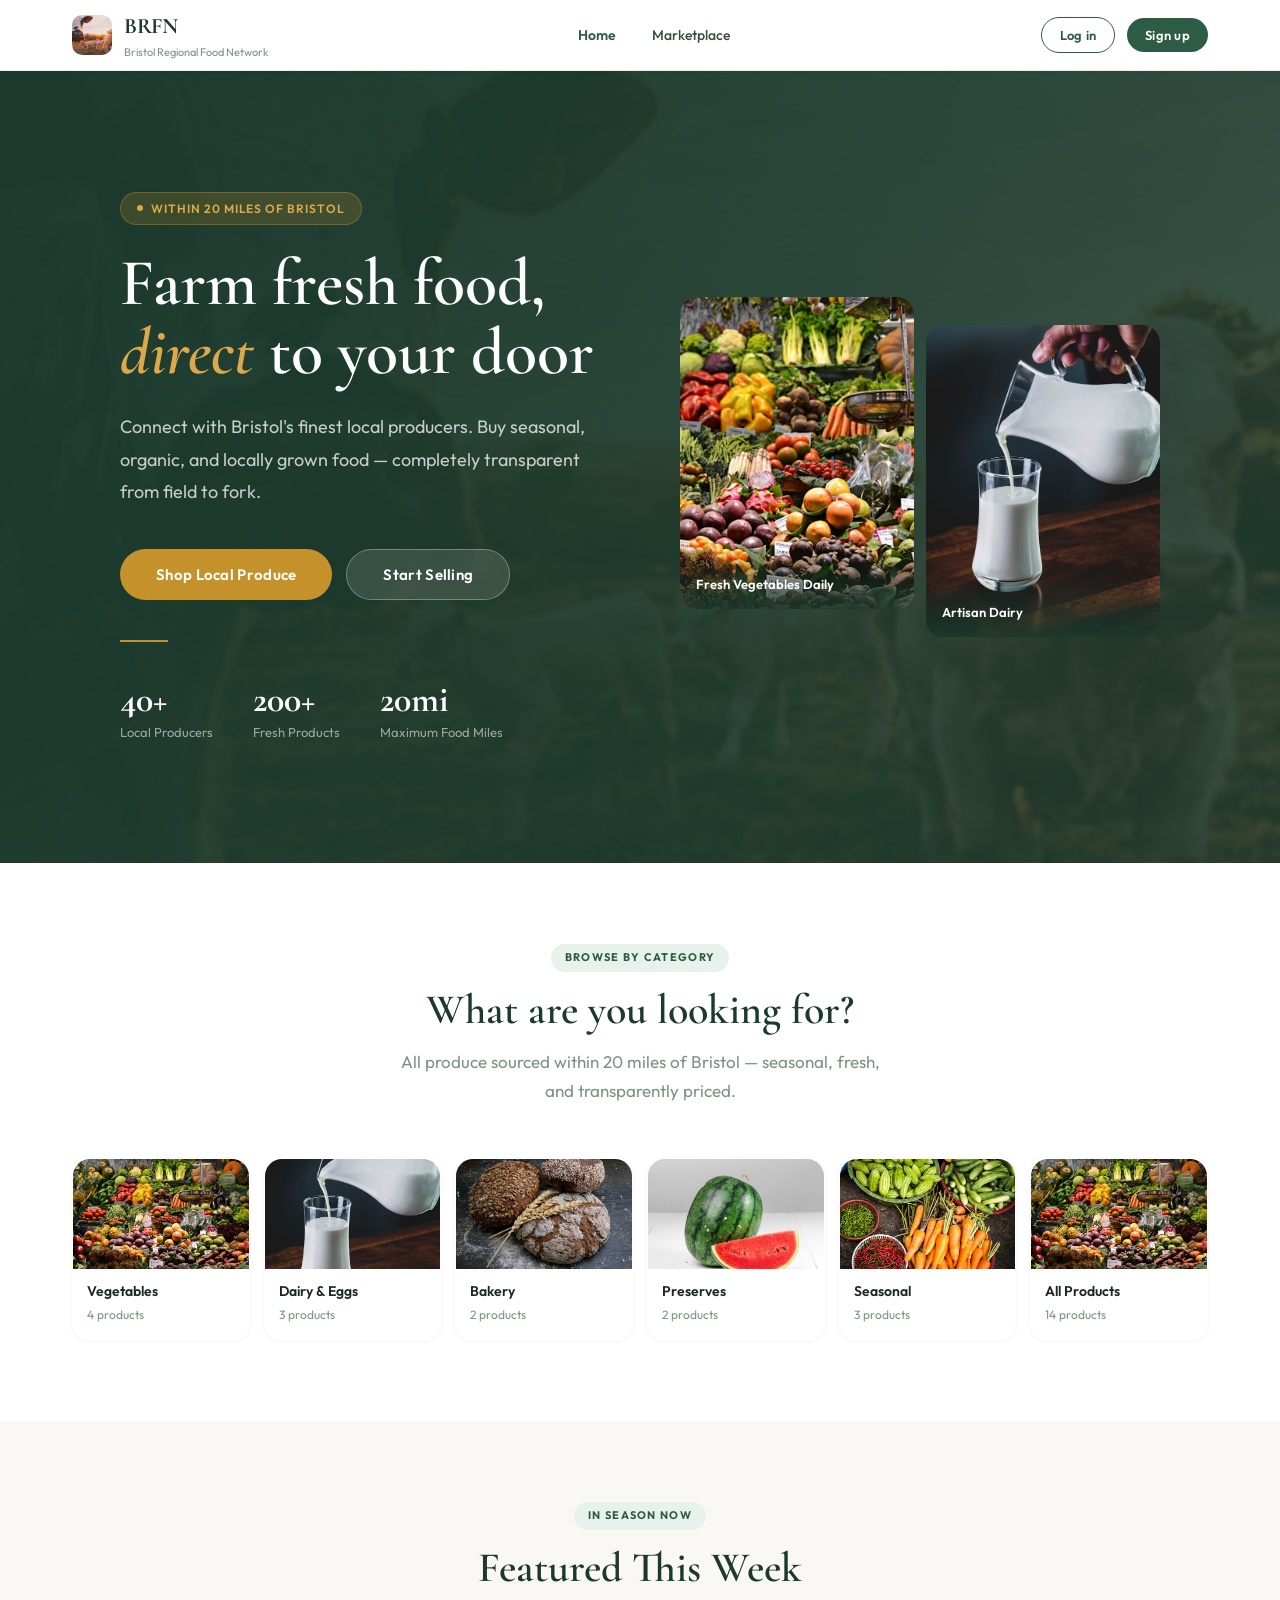
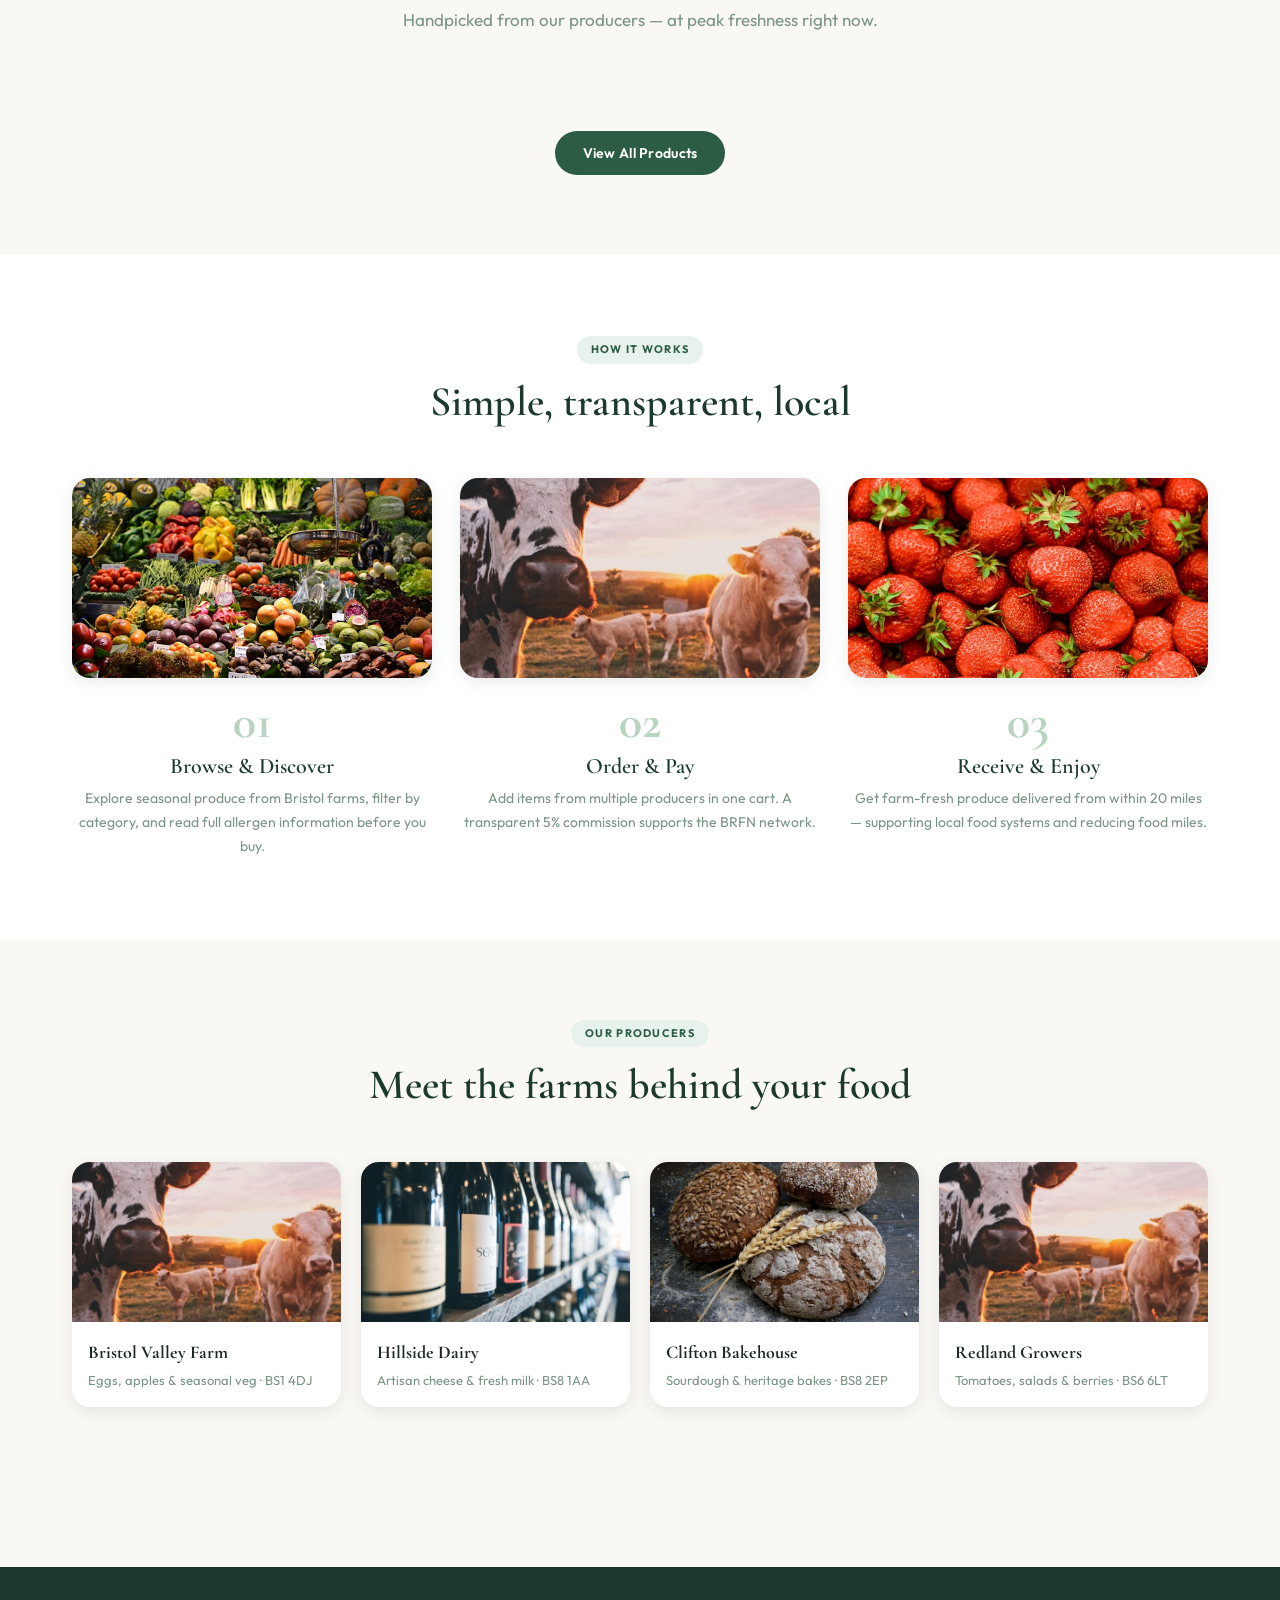
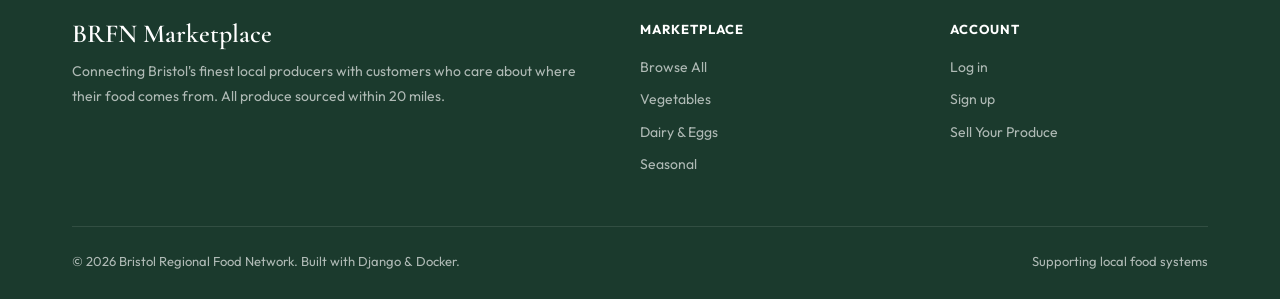
==== frontend/index.html @ b73dc1d6 "integration updated for restaurant, community groups" ====
<!DOCTYPE html>
<html lang="en">
<head>
  <meta charset="UTF-8" />
  <meta name="viewport" content="width=device-width, initial-scale=1.0" />
  <!-- Stripe publishable key for test mode (pk_test_...) -->
  <!-- Replace pk_test_REPLACE_ME with your Stripe test publishable key -->
  <meta name="brfn-stripe-publishable-key" content="pk_test_51TE9U5EJ6L9B37glDiqpMApp7OUwi7HWQBH4jJtOwNPo17cPg5IQfxhxxsdPFNAwoJL3mcSOgYRQkflHRgap3YOp00UCqWdvh9" />
  <!-- Optional: set backend URL if not using Docker (e.g. backend on port 8000) -->
  <!-- <meta name="brfn-api-base" content="http://localhost:8000" /> -->
  <title>BRFN Digital Marketplace — Bristol Regional Food Network</title>
  <link rel="stylesheet" href="style.css" />
</head>
<body>

<!-- NAVBAR -->
<nav class="navbar">
  <div class="navbar-inner">
    <div class="navbar-brand" onclick="navigate('home')">
      <div class="brand-logo">
        <img src="images/farm.jpg" alt="BRFN" onerror="this.parentElement.innerHTML='<span class=brand-logo-icon>🌿</span>'" />
      </div>
      <div class="brand-text">
        <div class="name">BRFN</div>
        <div class="sub">Bristol Regional Food Network</div>
      </div>
    </div>
    <ul class="navbar-nav">
      <li><a class="nav-link active" data-page="home" href="#" onclick="event.preventDefault(); navigate('home'); return false;">Home</a></li>
      <li><a class="nav-link" data-page="browse" href="#" onclick="event.preventDefault(); navigate('browse'); return false;">Marketplace</a></li>
    </ul>
    <div class="navbar-actions" id="navbar-actions">
      <button type="button" class="btn btn-secondary btn-sm" onclick="typeof navigate==='function'&&navigate('login');return false">Log in</button>
      <button type="button" class="btn btn-primary btn-sm" onclick="typeof navigate==='function'&&navigate('register');return false">Sign up</button>
    </div>
  </div>
</nav>

<div class="toast-container" id="toast-container"></div>

<!-- ==================== STRIPE CHECKOUT MODAL ==================== -->
<div id="checkout-overlay" class="hidden" style="position:fixed;inset:0;background:rgba(0,0,0,0.45);z-index:9999;display:flex;align-items:center;justify-content:center;padding:18px">
  <div id="checkout-modal" style="width:min(640px,100%);background:#fff;border-radius:14px;box-shadow:0 18px 60px rgba(0,0,0,0.22);padding:18px">
    <div style="display:flex;align-items:center;justify-content:space-between;gap:12px">
      <div>
        <h2 style="margin:0 0 6px">Checkout (Stripe Test Mode)</h2>
        <p style="margin:0;color:var(--text-muted);font-size:14px">Use test card: <strong>4242 4242 4242 4242</strong></p>
      </div>
      <button class="btn btn-secondary btn-sm" onclick="closeCheckoutModal()" type="button">Close</button>
    </div>

    <div class="form-row" style="margin-top:14px">
      <div class="form-group" style="flex:1">
        <label>Delivery Date <span class="req">*</span></label>
        <input type="date" class="form-control" id="checkout-delivery-date" />
        <div class="error-msg" id="checkout-delivery-date-err"></div>
      </div>
    </div>

    <div class="form-group" style="margin-top:14px">
      <label for="checkout-special-instructions">Special delivery instructions <span style="color:var(--text-muted);font-weight:400">(optional)</span></label>
      <textarea class="form-control" id="checkout-special-instructions" rows="2" placeholder="e.g. Leave in porch, ring doorbell"></textarea>
    </div>

    <div class="form-group" style="margin-top:14px">
      <label>Card Details <span class="req">*</span></label>
      <div id="stripe-card-element" style="padding:12px;border:1px solid rgba(0,0,0,0.14);border-radius:12px"></div>
      <div id="stripe-card-error" style="color:#b91c1c;font-size:13px;margin-top:8px"></div>
    </div>

    <div style="display:flex;gap:10px;justify-content:flex-end;margin-top:16px">
      <button class="btn btn-secondary" onclick="closeCheckoutModal()" type="button">Cancel</button>
      <button class="btn btn-gold" id="stripe-pay-btn" onclick="handleStripePay()" type="button">Pay</button>
    </div>
  </div>
</div>

<!-- ==================== SPRINT 3 MODALS ==================== -->
<div id="dispute-modal-overlay" class="hidden" style="position:fixed;inset:0;background:rgba(0,0,0,0.45);z-index:10000;display:flex;align-items:center;justify-content:center;padding:18px">
  <div style="width:min(480px,100%);background:#fff;border-radius:14px;padding:20px;box-shadow:0 18px 60px rgba(0,0,0,0.22)">
    <h3 style="margin:0 0 12px">Raise a dispute</h3>
    <p style="margin:0 0 14px;font-size:14px;color:var(--text-muted)">Order <strong id="dispute-modal-order-label">—</strong></p>
    <input type="hidden" id="dispute-modal-order-id" />
    <div class="form-group">
      <label style="display:block;margin-bottom:6px">Reason</label>
      <select id="dispute-reason" class="form-control">
        <option value="damaged">Items Arrived Damaged</option>
        <option value="missing">Items Missing From Order</option>
        <option value="wrong_item">Wrong Items Delivered</option>
        <option value="quality">Quality Below Expected Standard</option>
        <option value="other">Other</option>
      </select>
    </div>
    <div class="form-group">
      <label style="display:block;margin-bottom:6px">Description <span class="req">*</span></label>
      <textarea id="dispute-description" class="form-control" rows="4" placeholder="Describe what went wrong…"></textarea>
    </div>
    <div style="display:flex;gap:10px;justify-content:flex-end;margin-top:14px">
      <button type="button" class="btn btn-secondary" onclick="closeDisputeModal()">Cancel</button>
      <button type="button" class="btn btn-primary" onclick="submitRaiseDispute()">Submit dispute</button>
    </div>
  </div>
</div>

<div id="wholesale-modal-overlay" class="hidden" style="position:fixed;inset:0;background:rgba(0,0,0,0.45);z-index:10000;display:flex;align-items:center;justify-content:center;padding:18px">
  <div style="width:min(440px,100%);background:#fff;border-radius:14px;padding:20px;box-shadow:0 18px 60px rgba(0,0,0,0.22)">
    <h3 style="margin:0 0 8px">Set wholesale price</h3>
    <p style="margin:0 0 14px;font-size:14px;color:var(--text-muted)" id="wholesale-modal-product-name">—</p>
    <input type="hidden" id="wholesale-modal-product-id" />
    <div class="form-group">
      <label style="display:block;margin-bottom:6px">Buyer type</label>
      <select id="wholesale-buyer-type" class="form-control">
        <option value="restaurant">Restaurant</option>
        <option value="community_group">Community Group</option>
      </select>
    </div>
    <div class="form-group">
      <label style="display:block;margin-bottom:6px">Wholesale price (£) <span class="req">*</span></label>
      <input type="number" id="wholesale-price-input" class="form-control" step="0.01" min="0.01" placeholder="e.g. 1.80" />
    </div>
    <div class="form-group">
      <label style="display:block;margin-bottom:6px">Minimum quantity</label>
      <input type="number" id="wholesale-min-qty" class="form-control" min="1" value="1" />
    </div>
    <div style="display:flex;gap:10px;justify-content:flex-end;margin-top:14px">
      <button type="button" class="btn btn-secondary" onclick="closeWholesaleModal()">Cancel</button>
      <button type="button" class="btn btn-primary" onclick="submitWholesaleModal()">Save</button>
    </div>
  </div>
</div>

<!-- ==================== HOME PAGE ==================== -->
<div class="page active" id="page-home">

  <!-- HERO -->
  <section class="hero">
    <div class="hero-bg"></div>
    <div class="hero-overlay"></div>
    <div class="hero-inner">
      <div class="hero-content">
        <div class="hero-tag"><span class="dot"></span> Within 20 miles of Bristol</div>
        <h1>Farm fresh food,<br /><em>direct</em> to your door</h1>
        <p>Connect with Bristol's finest local producers. Buy seasonal, organic, and locally grown food — completely transparent from field to fork.</p>
        <div class="hero-actions">
          <button class="btn btn-gold" onclick="navigate('browse')">Shop Local Produce</button>
          <button class="btn btn-ghost" onclick="navigate('register')">Start Selling</button>
        </div>
        <div class="hero-divider"></div>
        <div class="hero-stats">
          <div class="hero-stat"><div class="num">40+</div><div class="label">Local Producers</div></div>
          <div class="hero-stat"><div class="num">200+</div><div class="label">Fresh Products</div></div>
          <div class="hero-stat"><div class="num">20mi</div><div class="label">Maximum Food Miles</div></div>
        </div>
      </div>
      <div class="hero-visual">
        <div class="hero-img-card">
          <img src="images/vegetables.jpg" alt="Fresh vegetables" />
          <div class="hero-img-label">Fresh Vegetables Daily</div>
        </div>
        <div class="hero-img-card">
          <img src="images/dairy.jpg" alt="Artisan dairy" />
          <div class="hero-img-label">Artisan Dairy</div>
        </div>
      </div>
    </div>
  </section>

  <!-- CATEGORIES -->
  <section class="section" style="background:var(--warm-white)">
    <div class="container">
      <div class="section-header">
        <span class="section-tag">Browse by Category</span>
        <h2>What are you looking for?</h2>
        <p>All produce sourced within 20 miles of Bristol — seasonal, fresh, and transparently priced.</p>
      </div>
      <div class="category-grid">
        <div class="category-card" onclick="navigate('browse'); setCategory('veg')">
          <div class="cat-img"><img src="images/vegetables.jpg" alt="Vegetables" /></div>
          <div class="cat-info"><h4>Vegetables</h4><span>4 products</span></div>
        </div>
        <div class="category-card" onclick="navigate('browse'); setCategory('dairy')">
          <div class="cat-img"><img src="images/dairy.jpg" alt="Dairy" /></div>
          <div class="cat-info"><h4>Dairy & Eggs</h4><span>3 products</span></div>
        </div>
        <div class="category-card" onclick="navigate('browse'); setCategory('bakery')">
          <div class="cat-img"><img src="images/bakery.jpg" alt="Bakery" /></div>
          <div class="cat-info"><h4>Bakery</h4><span>2 products</span></div>
        </div>
        <div class="category-card" onclick="navigate('browse'); setCategory('preserves')">
          <div class="cat-img"><img src="images/preserves.jpg" alt="Preserves" /></div>
          <div class="cat-info"><h4>Preserves</h4><span>2 products</span></div>
        </div>
        <div class="category-card" onclick="navigate('browse'); setCategory('seasonal')">
          <div class="cat-img"><img src="images/seasonal.jpg" alt="Seasonal" /></div>
          <div class="cat-info"><h4>Seasonal</h4><span>3 products</span></div>
        </div>
        <div class="category-card" onclick="navigate('browse'); setCategory('all')">
          <div class="cat-img"><img src="images/vegetables.jpg" alt="All" /></div>
          <div class="cat-info"><h4>All Products</h4><span>14 products</span></div>
        </div>
      </div>
    </div>
  </section>

  <!-- FEATURED PRODUCTS -->
  <section class="section">
    <div class="container">
      <div class="section-header">
        <span class="section-tag">In Season Now</span>
        <h2>Featured This Week</h2>
        <p>Handpicked from our producers — at peak freshness right now.</p>
      </div>
      <div class="product-grid" id="home-featured-grid"></div>
      <div style="text-align:center;margin-top:44px">
        <button class="btn btn-primary" onclick="navigate('browse')">View All Products</button>
      </div>
    </div>
  </section>

  <!-- HOW IT WORKS -->
  <section class="section" style="background:var(--warm-white)">
    <div class="container">
      <div class="section-header">
        <span class="section-tag">How It Works</span>
        <h2>Simple, transparent, local</h2>
      </div>
      <div class="how-grid">
        <div class="how-card">
          <div class="how-img">
            <img src="images/vegetables.jpg" alt="Browse" />
          </div>
          <div class="how-num">01</div>
          <h3>Browse & Discover</h3>
          <p>Explore seasonal produce from Bristol farms, filter by category, and read full allergen information before you buy.</p>
        </div>
        <div class="how-card">
          <div class="how-img">
            <img src="images/farm.jpg" alt="Order" />
          </div>
          <div class="how-num">02</div>
          <h3>Order & Pay</h3>
          <p>Add items from multiple producers in one cart. A transparent 5% commission supports the BRFN network.</p>
        </div>
        <div class="how-card">
          <div class="how-img">
            <img src="images/strawberries.jpg" alt="Receive" />
          </div>
          <div class="how-num">03</div>
          <h3>Receive & Enjoy</h3>
          <p>Get farm-fresh produce delivered from within 20 miles — supporting local food systems and reducing food miles.</p>
        </div>
      </div>
    </div>
  </section>

  <!-- PRODUCERS STRIP -->
  <section class="section">
    <div class="container">
      <div class="section-header">
        <span class="section-tag">Our Producers</span>
        <h2>Meet the farms behind your food</h2>
      </div>
      <div style="display:grid;grid-template-columns:repeat(4,1fr);gap:20px">
        <div style="border-radius:var(--radius-lg);overflow:hidden;box-shadow:var(--shadow-sm);background:var(--warm-white)">
          <img src="images/farm.jpg" alt="Bristol Valley Farm" style="width:100%;height:160px;object-fit:cover" />
          <div style="padding:16px"><strong style="font-family:'Cormorant Garamond',serif;font-size:18px">Bristol Valley Farm</strong><p style="font-size:13px;color:var(--text-muted);margin-top:4px">Eggs, apples & seasonal veg · BS1 4DJ</p></div>
        </div>
        <div style="border-radius:var(--radius-lg);overflow:hidden;box-shadow:var(--shadow-sm);background:var(--warm-white)">
          <img src="images/hillside.jpg" alt="Hillside Dairy" style="width:100%;height:160px;object-fit:cover" />
          <div style="padding:16px"><strong style="font-family:'Cormorant Garamond',serif;font-size:18px">Hillside Dairy</strong><p style="font-size:13px;color:var(--text-muted);margin-top:4px">Artisan cheese & fresh milk · BS8 1AA</p></div>
        </div>
        <div style="border-radius:var(--radius-lg);overflow:hidden;box-shadow:var(--shadow-sm);background:var(--warm-white)">
          <img src="images/bakery.jpg" alt="Clifton Bakehouse" style="width:100%;height:160px;object-fit:cover" />
          <div style="padding:16px"><strong style="font-family:'Cormorant Garamond',serif;font-size:18px">Clifton Bakehouse</strong><p style="font-size:13px;color:var(--text-muted);margin-top:4px">Sourdough & heritage bakes · BS8 2EP</p></div>
        </div>
        <div style="border-radius:var(--radius-lg);overflow:hidden;box-shadow:var(--shadow-sm);background:var(--warm-white)">
          <img src="images/farm.jpg" alt="Redland Growers" style="width:100%;height:160px;object-fit:cover" />
          <div style="padding:16px"><strong style="font-family:'Cormorant Garamond',serif;font-size:18px">Redland Growers</strong><p style="font-size:13px;color:var(--text-muted);margin-top:4px">Tomatoes, salads & berries · BS6 6LT</p></div>
        </div>
      </div>
    </div>
  </section>

</div>

<!-- ==================== BROWSE PAGE ==================== -->
<div class="page" id="page-browse">
  <div class="search-bar">
    <div class="search-bar-inner">
      <div class="search-wrap">
        <svg width="18" height="18" fill="none" stroke="currentColor" stroke-width="2" viewBox="0 0 24 24"><circle cx="11" cy="11" r="8"/><path d="m21 21-4.35-4.35"/></svg>
        <input type="text" class="search-input" id="search-input" placeholder="Search products, producers, or descriptions…" />
      </div>
      <button class="btn btn-secondary btn-sm" onclick="state.searchQuery=''; document.getElementById('search-input').value=''; renderBrowse()">Clear</button>
    </div>
  </div>
  <div class="container section">
    <div style="margin-bottom:48px">
      <div class="section-header" style="text-align:left;margin-bottom:24px">
        <span class="section-tag">Categories</span>
        <h2>Browse the Marketplace</h2>
      </div>
      <div class="category-grid" id="category-grid"></div>
    </div>
    <div>
      <div class="section-header" style="text-align:left;margin-bottom:24px">
        <span class="section-tag">Products</span>
        <h2>All Products</h2>
      </div>
      <div class="product-grid" id="product-grid"></div>
    </div>
  </div>
</div>

<!-- ==================== PRODUCT DETAIL ==================== -->
<div class="page" id="page-product">
  <div class="container" id="product-detail-content"></div>
</div>

<!-- ==================== CART ==================== -->
<div class="page" id="page-cart">
  <div class="container">
    <div style="padding:40px 0 20px">
      <span class="section-tag">Your Basket</span>
      <h2 style="font-size:36px;color:var(--forest);margin-top:8px">Shopping Cart</h2>
    </div>
    <div class="cart-layout">
      <div id="cart-items-wrap"></div>
      <div id="cart-summary"></div>
    </div>
  </div>
</div>

<!-- ==================== LOGIN ==================== -->
<div class="page" id="page-login">
  <div class="auth-page">
    <div class="auth-visual">
      <img src="images/farm.jpg" alt="Farm" />
      <div class="auth-visual-overlay">
        <h2>Good food begins with good farming</h2>
        <p>Join the Bristol Regional Food Network and connect directly with local producers within 20 miles of the city.</p>
      </div>
    </div>
    <div class="auth-form-side">
      <div class="auth-header">
        <h2>Welcome back</h2>
        <p>Log in to your BRFN account to continue shopping</p>
      </div>
      <form onsubmit="handleLogin(event)">
        <div class="form-group">
          <label for="login-email">Email address <span class="req">*</span></label>
          <input type="email" class="form-control" id="login-email" placeholder="you@example.com" autocomplete="email" />
        </div>
        <div class="form-group">
          <label for="login-password">Password <span class="req">*</span></label>
          <div class="password-wrap">
            <input type="password" class="form-control" id="login-password" placeholder="Your password" autocomplete="current-password" />
            <button type="button" class="toggle-pw" onclick="togglePw('login-password',this)">👁</button>
          </div>
        </div>
        <button type="submit" class="btn btn-primary btn-full" style="margin-bottom:16px">Log in</button>
      </form>
      <div class="auth-divider">or try a demo account</div>
      <div class="demo-btns">
        <button class="btn btn-secondary btn-sm btn-full"
          onclick="document.getElementById('login-email').value='customer@example.com';document.getElementById('login-password').value='Password1!'">
          Customer Demo
        </button>
        <button class="btn btn-secondary btn-sm btn-full"
          onclick="document.getElementById('login-email').value='producer@example.com';document.getElementById('login-password').value='Password1!'">
          Producer Demo
        </button>
        <button class="btn btn-secondary btn-sm btn-full"
          onclick="document.getElementById('login-email').value='restaurant@example.com';document.getElementById('login-password').value='Password1!'">
          Restaurant Demo
        </button>
        <button class="btn btn-secondary btn-sm btn-full"
          onclick="document.getElementById('login-email').value='community@example.com';document.getElementById('login-password').value='Password1!'">
          Community Group Demo
        </button>
      </div>
      <div class="auth-switch">Don't have an account? <a href="javascript:void(0)" onclick="typeof navigate==='function'&&navigate('register');return false">Sign up here</a></div>
    </div>
  </div>
</div>

<!-- ==================== REGISTER ==================== -->
<div class="page" id="page-register">
  <div class="auth-page">
    <div class="auth-visual">
      <img src="images/seasonal.jpg" alt="Farm produce" />
      <div class="auth-visual-overlay">
        <h2>Grow your local food business</h2>
        <p>Reach customers across Bristol and beyond. Simple setup, transparent pricing, weekly settlements.</p>
      </div>
    </div>
    <div class="auth-form-side">
      <div class="auth-header">
        <h2>Create your account</h2>
        <p>Join the BRFN Marketplace today</p>
      </div>
      <div class="form-group">
        <label for="reg-role">Register as <span class="req">*</span></label>
        <select class="form-control" id="reg-role" onchange="setRegisterRole(this.value)">
          <option value="customer">Individual Customer</option>
          <option value="producer">Producer / Farm</option>
          <option value="restaurant">Restaurant / Food Business</option>
          <option value="community_group">Community Group / Charity</option>
        </select>
      </div>
      <form onsubmit="handleRegister(event)" novalidate>
        <div id="producer-fields" class="hidden">
          <div class="form-group">
            <label for="reg-business">Business Name <span class="req">*</span></label>
            <input type="text" class="form-control" id="reg-business" placeholder="e.g. Bristol Valley Farm" />
          </div>
          <div class="form-row">
            <div class="form-group">
              <label for="reg-address">Business Address <span class="req">*</span></label>
              <input type="text" class="form-control" id="reg-address" placeholder="Street address" />
            </div>
            <div class="form-group">
              <label for="reg-postcode">Postcode <span class="req">*</span></label>
              <input type="text" class="form-control" id="reg-postcode" placeholder="BS1 4DJ" />
            </div>
          </div>
        </div>
        <div class="form-row" id="producer-name-row">
          <div class="form-group">
            <label for="reg-name">Contact Name <span class="req">*</span></label>
            <input type="text" class="form-control" id="reg-name" placeholder="Jane Smith" />
            <div class="error-msg" id="reg-name-err"></div>
          </div>
          <div class="form-group">
            <label for="reg-phone">Phone Number</label>
            <input type="tel" class="form-control" id="reg-phone" placeholder="01179 123456" />
          </div>
        </div>
        <div id="restaurant-fields" class="hidden">
          <div class="form-group">
            <label for="reg-restaurant-business">Business Name <span class="req">*</span></label>
            <input type="text" class="form-control" id="reg-restaurant-business" placeholder="e.g. The Green Plate Restaurant" />
          </div>
          <div class="form-row">
            <div class="form-group">
              <label for="reg-restaurant-contact">Contact Name <span class="req">*</span></label>
              <input type="text" class="form-control" id="reg-restaurant-contact" placeholder="Manager or owner" />
            </div>
            <div class="form-group">
              <label for="reg-restaurant-phone">Phone Number</label>
              <input type="tel" class="form-control" id="reg-restaurant-phone" placeholder="01179 456789" />
            </div>
          </div>
          <div class="form-group">
            <label for="reg-restaurant-address">Delivery Address <span class="req">*</span></label>
            <input type="text" class="form-control" id="reg-restaurant-address" placeholder="12 Clifton Road, Bristol" />
          </div>
          <div class="form-row">
            <div class="form-group">
              <label for="reg-restaurant-postcode">Postcode <span class="req">*</span></label>
              <input type="text" class="form-control" id="reg-restaurant-postcode" placeholder="BS8 1AB" />
            </div>
            <div class="form-group">
              <label for="reg-restaurant-cuisine">Cuisine Type (optional)</label>
              <input type="text" class="form-control" id="reg-restaurant-cuisine" placeholder="e.g. Farm-to-table" />
            </div>
          </div>
        </div>
        <div id="community-fields" class="hidden">
          <div class="form-group">
            <label for="reg-community-org">Organisation Name <span class="req">*</span></label>
            <input type="text" class="form-control" id="reg-community-org" placeholder="e.g. St. Pauls Community Kitchen" />
          </div>
          <div class="form-row">
            <div class="form-group">
              <label for="reg-community-contact">Contact Name <span class="req">*</span></label>
              <input type="text" class="form-control" id="reg-community-contact" placeholder="Coordinator name" />
            </div>
            <div class="form-group">
              <label for="reg-community-phone">Phone Number</label>
              <input type="tel" class="form-control" id="reg-community-phone" placeholder="07700 900456" />
            </div>
          </div>
          <div class="form-group">
            <label for="reg-community-address">Delivery Address <span class="req">*</span></label>
            <input type="text" class="form-control" id="reg-community-address" placeholder="5 City Road, Bristol" />
          </div>
          <div class="form-row">
            <div class="form-group">
              <label for="reg-community-postcode">Postcode <span class="req">*</span></label>
              <input type="text" class="form-control" id="reg-community-postcode" placeholder="BS2 8TX" />
            </div>
            <div class="form-group">
              <label for="reg-community-type">Group Type (optional)</label>
              <input type="text" class="form-control" id="reg-community-type" placeholder="e.g. Charity, Food Bank" />
            </div>
          </div>
        </div>
        <div class="form-group">
          <label for="reg-email">Email Address <span class="req">*</span></label>
          <input type="email" class="form-control" id="reg-email" placeholder="you@example.com" />
          <div class="error-msg" id="reg-email-err"></div>
        </div>
        <div class="form-group">
          <label for="reg-password">Password <span class="req">*</span></label>
          <div class="password-wrap">
            <input type="password" class="form-control" id="reg-password" placeholder="At least 8 characters" autocomplete="new-password" />
            <button type="button" class="toggle-pw" onclick="togglePw('reg-password',this)">👁</button>
          </div>
          <div class="strength-bars">
            <div class="strength-bar"></div><div class="strength-bar"></div>
            <div class="strength-bar"></div><div class="strength-bar"></div>
          </div>
          <div class="error-msg" id="reg-password-err"></div>
        </div>
        <div class="form-group">
          <label for="reg-confirm">Confirm Password <span class="req">*</span></label>
          <div class="password-wrap">
            <input type="password" class="form-control" id="reg-confirm" placeholder="Repeat your password" autocomplete="new-password" />
            <button type="button" class="toggle-pw" onclick="togglePw('reg-confirm',this)">👁</button>
          </div>
          <div class="error-msg" id="reg-confirm-err"></div>
        </div>
        <div id="customer-fields" class="hidden">
          <div class="form-row">
            <div class="form-group">
              <label for="reg-first-name">First Name <span class="req">*</span></label>
              <input type="text" class="form-control" id="reg-first-name" placeholder="Jane" />
              <div class="error-msg" id="reg-first-name-err"></div>
            </div>
            <div class="form-group">
              <label for="reg-last-name">Last Name <span class="req">*</span></label>
              <input type="text" class="form-control" id="reg-last-name" placeholder="Smith" />
              <div class="error-msg" id="reg-last-name-err"></div>
            </div>
          </div>
          <div class="form-group">
            <label for="reg-delivery">Delivery Address</label>
            <input type="text" class="form-control" id="reg-delivery" placeholder="45 Park Street, Bristol, BS1 5JG" />
          </div>
        </div>
        <div class="terms-row hidden" id="terms-row">
          <input type="checkbox" id="terms-check" />
          <label for="terms-check">I agree to the <a href="#" onclick="return false">Terms of Service</a> and <a href="#" onclick="return false">Privacy Policy</a></label>
        </div>
        <button type="submit" class="btn btn-primary btn-full">Create Account</button>
      </form>
      <div class="auth-switch">Already have an account? <a href="javascript:void(0)" onclick="typeof navigate==='function'&&navigate('login');return false">Log in here</a></div>
    </div>
  </div>
</div>

<!-- ==================== PRODUCER DASHBOARD ==================== -->
<div class="page" id="page-producer-dash">
  <div class="container">
    <div class="dashboard-layout">
      <aside class="dashboard-sidebar">
        <div class="sidebar-user">
          <div class="sidebar-avatar-wrap">
            <img src="images/farm.jpg" alt="Farm" />
          </div>
          <h4 id="pdash-user-name">Jane Smith</h4>
          <span class="role-tag">Producer</span>
        </div>
        <ul class="sidebar-nav" id="producer-sidebar">
          <li class="active" data-tab="overview"     onclick="setProducerTab('overview')">Overview</li>
          <li data-tab="orders"      onclick="setProducerTab('orders')">Orders</li>
          <li data-tab="products"    onclick="setProducerTab('products')">My Products</li>
          <li data-tab="add-product" onclick="setProducerTab('add-product')">Add Product</li>
          <li data-tab="reviews"     onclick="setProducerTab('reviews')">Reviews</li>
          <li data-tab="analytics"   onclick="setProducerTab('analytics')">Analytics</li>
          <li data-tab="payments"    onclick="setProducerTab('payments')">Payments</li>
          <li class="danger"         onclick="logout()">Log out</li>
        </ul>
      </aside>
      <main id="producer-dash-content">

        <!-- Overview -->
        <div class="dashboard-section active" id="pdash-overview">
          <div class="dash-header">
            <h2>Good morning</h2>
            <span id="pdash-biz-name" style="color:var(--text-muted);font-size:14px">Bristol Valley Farm</span>
          </div>
          <div class="stats-grid">
            <div class="stat-card">
              <div class="label">Weekly Revenue</div>
              <div class="value" id="pdash-weekly-revenue">£0.00</div>
              <div class="change" id="pdash-weekly-change">No orders yet</div>
            </div>
            <div class="stat-card">
              <div class="label">Active Orders</div>
              <div class="value" id="pdash-active-orders">0</div>
              <div class="change">No active orders</div>
            </div>
            <div class="stat-card">
              <div class="label">Listed Products</div>
              <div class="value" id="pdash-listed-products">0</div>
              <div class="change">Add products to get started</div>
            </div>
          </div>
          <div class="data-table">
            <table>
              <thead><tr><th>Order</th><th>Customer</th><th>Order Date</th><th>Delivery</th><th>Items</th><th>Total</th><th>Status</th></tr></thead>
              <tbody class="pdash-orders-tbody"></tbody>
            </table>
          </div>
        </div>

        <!-- Orders -->
        <div class="dashboard-section" id="pdash-orders">
          <div class="dash-header"><h2>Incoming Orders</h2></div>
          <div class="data-table">
            <table>
              <thead><tr><th>Order</th><th>Customer</th><th>Order Date</th><th>Delivery</th><th>Items</th><th>Total</th><th>Status</th></tr></thead>
              <tbody class="pdash-orders-tbody"></tbody>
            </table>
          </div>
        </div>

        <!-- My Products -->
        <div class="dashboard-section" id="pdash-products">
          <div class="dash-header">
            <h2>My Products</h2>
            <button class="btn btn-primary btn-sm" onclick="setProducerTab('add-product')">+ Add Product</button>
          </div>
          <div class="data-table">
            <table>
              <thead><tr><th>Product</th><th>Category</th><th>Price</th><th>Stock</th><th>Status</th><th>Actions</th></tr></thead>
              <tbody id="pdash-products-table"></tbody>
            </table>
          </div>
        </div>

        <!-- Add Product -->
        <div class="dashboard-section" id="pdash-add-product">
          <div class="dash-header"><h2>Add New Product</h2></div>
          <div class="form-card">
            <h3>Product Details (TC-003)</h3>
            <form onsubmit="handleAddProduct(event)" novalidate>
              <div class="form-row">
                <div class="form-group">
                  <label>Product Name <span class="req">*</span></label>
                  <input type="text" class="form-control" id="prod-name" placeholder="e.g. Organic Free Range Eggs" />
                  <div class="error-msg" id="prod-name-err"></div>
                </div>
                <div class="form-group">
                  <label>Category <span class="req">*</span></label>
                  <select class="form-control" id="prod-category">
                    <option value="">Select category</option>
                    <!-- Options filled from API in app.js when producer dashboard loads -->
                  </select>
                  <div class="error-msg" id="prod-category-err"></div>
                </div>
              </div>
              <div class="form-group">
                <label>Description</label>
                <textarea class="form-control" id="prod-desc" placeholder="Describe your product — freshness, farming methods, taste…"></textarea>
              </div>
              <div class="form-group">
                <label>Image URL</label>
                <input type="url" class="form-control" id="prod-image-url" placeholder="https://… (optional)" />
              </div>
              <div class="form-row">
                <div class="form-group">
                  <label>Price (£) <span class="req">*</span></label>
                  <input type="number" class="form-control" id="prod-price" placeholder="3.50" step="0.01" min="0" />
                  <div class="error-msg" id="prod-price-err"></div>
                </div>
                <div class="form-group">
                  <label>Unit <span class="req">*</span></label>
                  <input type="text" class="form-control" id="prod-unit" placeholder="e.g. dozen, kg, litre" />
                </div>
              </div>
              <div class="form-row">
                <div class="form-group">
                  <label>Stock Quantity <span class="req">*</span></label>
                  <input type="number" class="form-control" id="prod-stock" placeholder="50" min="0" />
                  <div class="error-msg" id="prod-stock-err"></div>
                </div>
                <div class="form-group">
                  <label>Availability <span class="req">*</span></label>
                  <select class="form-control" id="prod-availability">
                    <option value="Available">Available</option>
                    <option value="In Season">In Season</option>
                    <option value="Out of Season">Out of Season</option>
                    <option value="Unavailable">Unavailable</option>
                  </select>
                </div>
              </div>
              <div class="form-row">
                <div class="form-group">
                  <label>Harvest / Production Date</label>
                  <input type="date" class="form-control" id="prod-harvest" />
                </div>
                <div class="form-group">
                  <label>Organic Certified?</label>
                  <select class="form-control" id="prod-organic">
                    <option value="false">No</option>
                    <option value="true">Yes — Certified Organic</option>
                  </select>
                </div>
              </div>
              <div class="form-group">
                <label>Allergen Information <span class="req">*</span></label>
                <p style="font-size:12px;color:var(--text-muted);margin-bottom:12px">Required by UK food safety law. Select all that apply.</p>
                <div class="allergen-checks">
                  <label class="allergen-check"><input type="checkbox" name="allergen" value="Celery" /> Celery</label>
                  <label class="allergen-check"><input type="checkbox" name="allergen" value="Gluten" /> Gluten / Wheat</label>
                  <label class="allergen-check"><input type="checkbox" name="allergen" value="Crustaceans" /> Crustaceans</label>
                  <label class="allergen-check"><input type="checkbox" name="allergen" value="Eggs" /> Eggs</label>
                  <label class="allergen-check"><input type="checkbox" name="allergen" value="Fish" /> Fish</label>
                  <label class="allergen-check"><input type="checkbox" name="allergen" value="Lupin" /> Lupin</label>
                  <label class="allergen-check"><input type="checkbox" name="allergen" value="Milk" /> Milk / Dairy</label>
                  <label class="allergen-check"><input type="checkbox" name="allergen" value="Molluscs" /> Molluscs</label>
                  <label class="allergen-check"><input type="checkbox" name="allergen" value="Mustard" /> Mustard</label>
                  <label class="allergen-check"><input type="checkbox" name="allergen" value="Nuts" /> Tree Nuts</label>
                  <label class="allergen-check"><input type="checkbox" name="allergen" value="Peanuts" /> Peanuts</label>
                  <label class="allergen-check"><input type="checkbox" name="allergen" value="Sesame" /> Sesame</label>
                  <label class="allergen-check"><input type="checkbox" name="allergen" value="Soya" /> Soya</label>
                  <label class="allergen-check"><input type="checkbox" name="allergen" value="Sulphites" /> Sulphur Dioxide</label>
                </div>
              </div>
              <div style="display:flex;gap:12px;margin-top:8px">
                <button type="submit" class="btn btn-primary">Save Product Listing</button>
                <button type="button" class="btn btn-secondary" onclick="setProducerTab('products')">Cancel</button>
              </div>
            </form>
          </div>
        </div>

        <!-- Reviews (Sprint 3) -->
        <div class="dashboard-section" id="pdash-reviews">
          <div class="dash-header"><h2>Customer Reviews</h2></div>
          <div id="pdash-reviews-content" class="form-card">
            <p style="color:var(--text-muted);font-size:14px">Loading reviews…</p>
          </div>
        </div>

        <!-- Analytics (Sprint 3) -->
        <div class="dashboard-section" id="pdash-analytics">
          <div class="dash-header"><h2>Analytics</h2></div>
          <div id="pdash-analytics-content" class="form-card">
            <p style="color:var(--text-muted);font-size:14px">Loading analytics…</p>
          </div>
        </div>

        <!-- Payments -->
        <div class="dashboard-section" id="pdash-payments">
          <div class="dash-header"><h2>Payment Settlements</h2></div>
          <div class="form-card">
            <div class="stats-grid" style="margin-bottom:28px">
              <div class="stat-card"><div class="label">This Week's Orders</div><div class="value" id="pdash-settlement-orders">0</div></div>
              <div class="stat-card"><div class="label">Network Commission (5%)</div><div class="value" style="color:var(--gold)" id="pdash-settlement-commission">£0.00</div></div>
              <div class="stat-card"><div class="label">Your Payment (95%)</div><div class="value" style="color:var(--forest-mid)" id="pdash-settlement-your-payment">£0.00</div></div>
            </div>
            <p style="font-size:13px;color:var(--text-muted);margin-bottom:20px">Settled every Monday. Last settlement: 10 Feb 2026.</p>
            <div class="data-table">
              <table>
                <thead><tr><th>Order</th><th>Customer</th><th>Date</th><th>Items</th><th>Order Total</th><th>Commission</th><th>Your Share</th></tr></thead>
                <tbody id="pdash-settlements-tbody">
                  <tr>
                    <td colspan="7" style="text-align:center;padding:24px;color:var(--text-muted);font-size:14px">
                      No settlements yet. When customers place real orders (Sprint 2), their payouts will be summarised here.
                    </td>
                  </tr>
                </tbody>
              </table>
            </div>
            <div style="margin-top:16px">
              <button class="btn btn-secondary btn-sm" onclick="handleDownloadSettlementCSV()">Download CSV</button>
            </div>
          </div>
        </div>
      </main>
    </div>
  </div>
</div>

<!-- ==================== CUSTOMER DASHBOARD ==================== -->
<div class="page" id="page-customer-dash">
  <div class="container">
    <div class="dashboard-layout">
      <aside class="dashboard-sidebar">
        <div class="sidebar-user">
          <div class="sidebar-avatar-fallback" id="cdash-avatar">--</div>
          <h4 id="cdash-user-name">Customer</h4>
          <span class="role-tag">Customer</span>
        </div>
        <ul class="sidebar-nav" id="customer-sidebar">
          <li class="active" data-tab="orders"  onclick="setCustomerTab('orders')">My Orders</li>
          <li data-tab="notifications" onclick="setCustomerTab('notifications')">Notifications</li>
          <li data-tab="profile" onclick="setCustomerTab('profile')">My Profile</li>
          <li class="danger" onclick="logout()">Log out</li>
        </ul>
      </aside>
      <main id="customer-dash-content">
        <div class="dashboard-section active" id="cdash-orders">
          <div class="dash-header">
            <h2>My Orders</h2>
            <button class="btn btn-primary btn-sm" onclick="navigate('browse')">Shop Again</button>
          </div>
          <div class="data-table">
            <table>
              <thead><tr><th>Order</th><th>Date</th><th>Producers</th><th>Items</th><th>Total</th><th>Status</th><th>Action</th></tr></thead>
              <tbody id="cdash-orders-table"></tbody>
            </table>
          </div>
        </div>
        <div class="dashboard-section" id="cdash-notifications">
          <div class="dash-header"><h2>Availability notifications</h2></div>
          <div id="cdash-notifications-content" class="form-card">
            <p style="color:var(--text-muted);font-size:14px">Loading…</p>
          </div>
        </div>
        <div class="dashboard-section" id="cdash-profile">
          <div class="dash-header"><h2>My Profile</h2></div>
          <div class="form-card" style="max-width:540px">
            <div class="form-group"><label>Full Name</label><input type="text" id="cdash-profile-name" class="form-control" placeholder="Full name" /></div>
            <div class="form-group"><label>Email</label><input type="email" id="cdash-profile-email" class="form-control" placeholder="Email" disabled /></div>
            <div class="form-group"><label>Phone</label><input type="tel" id="cdash-profile-phone" class="form-control" placeholder="Phone" /></div>
            <div class="form-group"><label>Delivery Address</label><input type="text" id="cdash-profile-address" class="form-control" placeholder="Delivery address" /></div>
            <div class="form-group"><label>Postcode</label><input type="text" id="cdash-profile-postcode" class="form-control" placeholder="Postcode" /></div>
            <button class="btn btn-primary" onclick="handleUpdateProfile()">Save Changes</button>
          </div>
        </div>
      </main>
    </div>
  </div>
</div>

<!-- ==================== RESTAURANT DASHBOARD ==================== -->
<div class="page" id="page-restaurant-dash">
  <div class="container section">
    <span class="section-tag">Restaurant Dashboard</span>
    <h2>Trade marketplace access</h2>
    <p style="max-width:760px;color:var(--text-muted)">
      View wholesale pricing for restaurant accounts and place bulk orders from local producers.
      Trade prices are shown in the marketplace when available.
    </p>
    <div style="display:flex;gap:10px;margin-top:18px;flex-wrap:wrap">
      <button class="btn btn-primary" onclick="navigate('browse')">Open Marketplace</button>
      <button class="btn btn-secondary" onclick="navigate('cart')">View Cart</button>
    </div>
  </div>
</div>

<!-- ==================== COMMUNITY GROUP DASHBOARD ==================== -->
<div class="page" id="page-community-dash">
  <div class="container section">
    <span class="section-tag">Community Group Dashboard</span>
    <h2>Bulk order marketplace access</h2>
    <p style="max-width:760px;color:var(--text-muted)">
      View community wholesale pricing and place bulk orders for your organisation.
      Wholesale prices appear in the marketplace when available for your role.
    </p>
    <div style="display:flex;gap:10px;margin-top:18px;flex-wrap:wrap">
      <button class="btn btn-primary" onclick="navigate('browse')">Open Marketplace</button>
      <button class="btn btn-secondary" onclick="navigate('cart')">View Cart</button>
    </div>
  </div>
</div>

<!-- ==================== ADMIN DASHBOARD ==================== -->
<div class="page" id="page-admin-dash">
  <div class="container">
    <div class="dashboard-layout">
      <aside class="dashboard-sidebar">
        <div class="sidebar-user">
          <div class="sidebar-avatar-fallback" id="adash-avatar">--</div>
          <h4 id="adash-user-name">Admin</h4>
          <span class="role-tag">Admin</span>
        </div>
        <ul class="sidebar-nav" id="admin-sidebar">
          <li class="active" data-tab="commission" onclick="setAdminTab('commission')">Commission Report</li>
          <li data-tab="revenue" onclick="setAdminTab('revenue')">Platform Revenue</li>
          <li data-tab="disputes" onclick="setAdminTab('disputes')">Disputes</li>
        </ul>
      </aside>
      <main id="admin-dash-content">
        <div class="dashboard-section active" id="adash-commission">
          <div class="dash-header">
            <h2>Admin Commission Report (TC-025)</h2>
          </div>
          <div class="form-card" style="max-width:860px">
            <div class="form-row">
              <div class="form-group">
                <label>From</label>
                <input type="date" id="adash-from-date" class="form-control" />
              </div>
              <div class="form-group">
                <label>To</label>
                <input type="date" id="adash-to-date" class="form-control" />
              </div>
            </div>
            <div style="display:flex;gap:12px;margin-top:10px">
              <button class="btn btn-primary btn-sm" onclick="handleLoadCommissionReport()" type="button">Load report</button>
              <button class="btn btn-secondary btn-sm" onclick="handleExportCommissionCSV()" type="button">Export CSV</button>
            </div>

            <div class="data-table" style="margin-top:16px">
              <table>
                <thead>
                  <tr>
                    <th>Invoice</th>
                    <th>Producer</th>
                    <th>Processed</th>
                    <th>Subtotal</th>
                    <th>Commission</th>
                    <th>Payout (95%)</th>
                  </tr>
                </thead>
                <tbody id="adash-commission-tbody">
                  <tr>
                    <td colspan="6" style="text-align:center;padding:24px;color:var(--text-muted);font-size:14px">
                      Load a report to see commission rows.
                    </td>
                  </tr>
                </tbody>
              </table>
            </div>

          </div>
        </div>
        <div class="dashboard-section" id="adash-revenue">
          <div class="dash-header"><h2>Platform revenue (Sprint 3)</h2></div>
          <div class="form-card" style="max-width:960px">
            <div class="form-row">
              <div class="form-group">
                <label>From</label>
                <input type="date" id="adash-rev-from" class="form-control" />
              </div>
              <div class="form-group">
                <label>To</label>
                <input type="date" id="adash-rev-to" class="form-control" />
              </div>
            </div>
            <div style="display:flex;gap:12px;margin-top:10px;flex-wrap:wrap">
              <button class="btn btn-primary btn-sm" type="button" onclick="handleLoadPlatformRevenue()">Load report</button>
              <button class="btn btn-secondary btn-sm" type="button" onclick="handleExportRevenueCSV()">Export CSV</button>
            </div>
            <div id="adash-revenue-summary" style="margin-top:20px"></div>
            <div class="data-table" style="margin-top:16px">
              <table>
                <thead><tr><th>Producer</th><th>Sales</th><th>Commission</th><th>Payout</th></tr></thead>
                <tbody id="adash-revenue-tbody">
                  <tr><td colspan="4" style="text-align:center;padding:24px;color:var(--text-muted);font-size:14px">Load a report to see rows.</td></tr>
                </tbody>
              </table>
            </div>
          </div>
        </div>
        <div class="dashboard-section" id="adash-disputes">
          <div class="dash-header"><h2>Dispute management</h2></div>
          <div class="form-card" style="max-width:720px">
            <p style="font-size:14px;color:var(--text-muted);margin-bottom:12px">Open disputes from customers. If your backend exposes <code>GET /api/admin/disputes/</code>, the list loads automatically. Otherwise resolve by dispute ID.</p>
            <div style="display:flex;gap:10px;flex-wrap:wrap;margin-bottom:16px">
              <button class="btn btn-secondary btn-sm" type="button" onclick="refreshAdminDisputesList()">Refresh list</button>
            </div>
            <div id="adash-disputes-list" class="data-table"></div>
            <div style="margin-top:20px;padding-top:16px;border-top:1px solid rgba(0,0,0,0.08)">
              <h4 style="margin:0 0 10px;font-size:15px">Resolve by ID</h4>
              <div class="form-row">
                <div class="form-group"><label>Dispute ID</label><input type="text" id="adash-resolve-dispute-id" class="form-control" placeholder="e.g. 12" /></div>
                <div class="form-group">
                  <label>Status</label>
                  <select id="adash-resolve-status" class="form-control"><option value="resolved">resolved</option><option value="closed">closed</option></select>
                </div>
              </div>
              <div class="form-group"><label>Resolution note</label><textarea id="adash-resolve-note" class="form-control" rows="2" placeholder="What action was taken…"></textarea></div>
              <button class="btn btn-primary btn-sm" type="button" onclick="handleAdminResolveDispute()">Submit resolution</button>
            </div>
          </div>
        </div>
      </main>
    </div>
  </div>
</div>

<!-- FOOTER -->
<footer>
  <div class="container">
    <div class="footer-inner">
      <div class="footer-brand">
        <h3>BRFN Marketplace</h3>
        <p>Connecting Bristol's finest local producers with customers who care about where their food comes from. All produce sourced within 20 miles.</p>
      </div>
      <div class="footer-col">
        <h5>Marketplace</h5>
        <ul>
          <li onclick="navigate('browse')">Browse All</li>
          <li onclick="navigate('browse'); setCategory('veg')">Vegetables</li>
          <li onclick="navigate('browse'); setCategory('dairy')">Dairy & Eggs</li>
          <li onclick="navigate('browse'); setCategory('seasonal')">Seasonal</li>
        </ul>
      </div>
      <div class="footer-col">
        <h5>Account</h5>
        <ul>
          <li><a href="javascript:void(0)" onclick="typeof navigate==='function'&&navigate('login');return false">Log in</a></li>
          <li><a href="javascript:void(0)" onclick="typeof navigate==='function'&&navigate('register');return false">Sign up</a></li>
          <li><a href="javascript:void(0)" onclick="typeof navigate==='function'&&(navigate('register'),setRegisterRole('producer'));return false">Sell Your Produce</a></li>
        </ul>
      </div>
    </div>
    <div class="footer-bottom">
      <span>© 2026 Bristol Regional Food Network. Built with Django & Docker.</span>
      <span>Supporting local food systems</span>
    </div>
  </div>
</footer>

<script src="src/utils/errors.js"></script>
<script src="src/services/api.js"></script>
<script src="src/services/auth.js"></script>
<script src="src/services/products.js"></script>
<script src="src/services/cart.js"></script>
<script src="src/services/orders.js"></script>
<script src="src/services/paymentService.js"></script>
<script src="src/services/adminService.js"></script>
<script src="src/services/reviewService.js"></script>
<script src="src/services/disputeService.js"></script>
<script src="src/services/notificationService.js"></script>
<script src="src/services/analyticsService.js"></script>
<script src="src/services/wholesaleService.js"></script>
<script src="https://js.stripe.com/v3/"></script>
<script src="app.js"></script>
<script>
  function togglePw(id, btn) {
    const input = document.getElementById(id);
    input.type = input.type === 'password' ? 'text' : 'password';
    btn.textContent = input.type === 'password' ? '👁' : '🙈';
  }

  // Default registration role
  setRegisterRole('customer');
</script>

</body>
</html>
---- frontend/style.css ----
/* ============================================================
   BRFN MARKETPLACE — Professional UI v2
   Aesthetic: Refined organic — clean, editorial, farm-to-table luxury
   Fonts: Cormorant Garamond (headings) + Outfit (body)
   ============================================================ */

@import url('https://fonts.googleapis.com/css2?family=Cormorant+Garamond:ital,wght@0,400;0,500;0,600;0,700;1,400;1,600&family=Outfit:wght@300;400;500;600;700&display=swap');

:root {
  --forest:      #1b3a2d;
  --forest-mid:  #2d5c45;
  --forest-light:#3d7a5c;
  --sage:        #7aab8a;
  --sage-pale:   #b8d4c0;
  --mint:        #e8f2ec;
  --cream:       #faf8f4;
  --cream-dark:  #f0ebe0;
  --warm-white:  #ffffff;
  --gold:        #c4912a;
  --gold-light:  #dba84a;
  --charcoal:    #1c2822;
  --text-body:   #3a4a40;
  --text-muted:  #7a9485;
  --danger:      #c0392b;
  --danger-pale: #fdf0ee;
  --shadow-xs:   0 1px 4px rgba(27,58,45,0.06);
  --shadow-sm:   0 4px 16px rgba(27,58,45,0.10);
  --shadow-md:   0 8px 32px rgba(27,58,45,0.14);
  --shadow-lg:   0 20px 60px rgba(27,58,45,0.18);
  --radius:      10px;
  --radius-lg:   18px;
  --radius-xl:   28px;
  --ease:        cubic-bezier(0.4, 0, 0.2, 1);
  --transition:  0.3s var(--ease);
}

*, *::before, *::after { box-sizing: border-box; margin: 0; padding: 0; }
html { scroll-behavior: smooth; font-size: 16px; }

body {
  font-family: 'Outfit', sans-serif;
  background: var(--cream);
  color: var(--charcoal);
  line-height: 1.6;
  -webkit-font-smoothing: antialiased;
}

h1, h2, h3, h4 {
  font-family: 'Cormorant Garamond', serif;
  line-height: 1.15;
  font-weight: 600;
}

a { color: inherit; text-decoration: none; }
img { max-width: 100%; display: block; object-fit: cover; }

/* ---- UTILITIES ---- */
.hidden { display: none !important; }
.container { max-width: 1200px; margin: 0 auto; padding: 0 32px; }

/* ---- BUTTONS ---- */
.btn {
  display: inline-flex; align-items: center; gap: 8px;
  padding: 13px 28px; border-radius: 50px; border: none;
  cursor: pointer; font-family: 'Outfit', sans-serif;
  font-size: 14px; font-weight: 600; letter-spacing: 0.02em;
  transition: all var(--transition); white-space: nowrap;
}
.btn-primary { background: var(--forest-mid); color: #fff; }
.btn-primary:hover { background: var(--forest); transform: translateY(-2px); box-shadow: var(--shadow-md); }
.btn-secondary { background: transparent; color: var(--forest-mid); border: 1.5px solid var(--forest-mid); }
.btn-secondary:hover { background: var(--mint); transform: translateY(-2px); }
.btn-gold { background: var(--gold); color: #fff; }
.btn-gold:hover { background: #b07d1f; transform: translateY(-2px); box-shadow: var(--shadow-md); }
.btn-ghost { background: rgba(255,255,255,0.12); color: #fff; border: 1.5px solid rgba(255,255,255,0.3); backdrop-filter: blur(8px); }
.btn-ghost:hover { background: rgba(255,255,255,0.22); }
.btn-danger { background: var(--danger); color: #fff; }
.btn-sm { padding: 9px 18px; font-size: 13px; }
.btn-full { width: 100%; justify-content: center; }

/* ---- NAVBAR ---- */
.navbar {
  position: sticky; top: 0; z-index: 200;
  background: rgba(255,255,255,0.96);
  backdrop-filter: blur(20px);
  border-bottom: 1px solid var(--cream-dark);
  box-shadow: var(--shadow-xs);
}
.navbar-inner {
  display: flex; align-items: center; justify-content: space-between;
  height: 70px; max-width: 1200px; margin: 0 auto; padding: 0 32px;
}
.navbar-brand { display: flex; align-items: center; gap: 12px; cursor: pointer; }
.brand-logo {
  width: 40px; height: 40px; border-radius: 10px; overflow: hidden;
  background: var(--forest-mid); display: flex; align-items: center; justify-content: center;
}
.brand-logo img { width: 100%; height: 100%; object-fit: cover; }
.brand-logo-icon { font-size: 22px; }
.brand-text .name {
  font-family: 'Cormorant Garamond', serif; font-size: 22px;
  font-weight: 700; color: var(--forest); letter-spacing: -0.02em;
}
.brand-text .sub { font-size: 11px; color: var(--text-muted); font-weight: 400; }
.navbar-nav { display: flex; align-items: center; gap: 4px; list-style: none; }
.navbar-nav a {
  padding: 8px 16px; border-radius: 8px; font-size: 14px; font-weight: 500;
  color: var(--text-body); cursor: pointer; transition: all var(--transition);
}
.navbar-nav a:hover { background: var(--mint); color: var(--forest); }
.navbar-nav a.active { color: var(--forest-mid); font-weight: 600; }
.navbar-actions { display: flex; align-items: center; gap: 12px; }
.cart-btn {
  position: relative; background: var(--mint); border: none; cursor: pointer;
  padding: 10px 18px; border-radius: 50px; display: flex; align-items: center;
  gap: 8px; font-family: 'Outfit', sans-serif; font-size: 14px; font-weight: 600;
  color: var(--forest); transition: all var(--transition);
}
.cart-btn:hover { background: var(--sage-pale); }
.cart-count {
  background: var(--gold); color: #fff; font-size: 10px; font-weight: 700;
  border-radius: 50%; width: 18px; height: 18px; display: flex;
  align-items: center; justify-content: center;
  position: absolute; top: -4px; right: -4px;
}
.user-pill {
  display: flex; align-items: center; gap: 8px; padding: 6px 14px 6px 6px;
  background: var(--cream); border-radius: 50px; cursor: pointer;
  border: 1px solid var(--cream-dark); transition: all var(--transition);
}
.user-pill:hover { border-color: var(--sage-pale); }
.user-avatar {
  width: 32px; height: 32px; background: var(--forest-mid); border-radius: 50%;
  display: flex; align-items: center; justify-content: center;
  color: #fff; font-size: 12px; font-weight: 700;
}
.user-name { font-size: 13px; font-weight: 500; }

/* ---- TOAST ---- */
.toast-container { position: fixed; bottom: 28px; right: 28px; z-index: 999; display: flex; flex-direction: column; gap: 10px; }
.toast {
  background: var(--forest); color: #fff; padding: 14px 20px; border-radius: var(--radius);
  font-size: 14px; font-weight: 500; box-shadow: var(--shadow-lg);
  display: flex; align-items: center; gap: 10px; max-width: 320px;
  animation: slideInToast 0.35s var(--ease);
}
.toast.success { background: var(--forest-mid); }
.toast.error   { background: var(--danger); }
@keyframes slideInToast { from { transform: translateX(120%); opacity: 0; } to { transform: translateX(0); opacity: 1; } }
@keyframes fadeOutToast { from { opacity: 1; } to { opacity: 0; transform: translateY(8px); } }

/* ---- PAGE SYSTEM ---- */
.page { display: none; min-height: calc(100vh - 70px); animation: pageIn 0.35s var(--ease); }
.page.active { display: block; }
@keyframes pageIn { from { opacity: 0; transform: translateY(12px); } to { opacity: 1; transform: translateY(0); } }

/* ============================================================
   HERO
============================================================ */
.hero {
  position: relative; overflow: hidden;
  background: var(--forest);
  min-height: 88vh; display: flex; align-items: center;
}
.hero-bg {
  position: absolute; inset: 0;
  background-image: url('images/hero.jpg');
  background-size: cover; background-position: center;
  opacity: 0.25;
}
.hero-overlay {
  position: absolute; inset: 0;
  background: linear-gradient(120deg, rgba(27,58,45,0.97) 0%, rgba(27,58,45,0.7) 55%, rgba(27,58,45,0.3) 100%);
}
.hero-inner {
  position: relative; z-index: 2;
  max-width: 1200px; margin: 0 auto; padding: 80px 32px;
  display: grid; grid-template-columns: 1fr 480px; gap: 80px; align-items: center;
}
.hero-tag {
  display: inline-flex; align-items: center; gap: 8px;
  background: rgba(196,145,42,0.2); border: 1px solid rgba(196,145,42,0.4);
  color: var(--gold-light); padding: 6px 16px; border-radius: 50px;
  font-size: 12px; font-weight: 600; letter-spacing: 0.08em;
  text-transform: uppercase; margin-bottom: 24px;
}
.hero-tag .dot { width: 6px; height: 6px; background: var(--gold-light); border-radius: 50%; }
.hero h1 {
  font-size: 66px; color: #fff; margin-bottom: 24px;
  font-weight: 600; line-height: 1.05;
}
.hero h1 em { font-style: italic; color: var(--gold-light); }
.hero p { color: rgba(255,255,255,0.75); font-size: 18px; line-height: 1.8; margin-bottom: 40px; max-width: 480px; }
.hero-actions { display: flex; gap: 14px; flex-wrap: wrap; }
.hero-actions .btn-gold { font-size: 15px; padding: 15px 36px; }
.hero-actions .btn-ghost { font-size: 15px; padding: 15px 36px; }
.hero-divider { width: 48px; height: 2px; background: var(--gold); margin: 40px 0; }
.hero-stats { display: flex; gap: 40px; }
.hero-stat .num {
  font-family: 'Cormorant Garamond', serif; font-size: 36px;
  font-weight: 700; color: #fff; line-height: 1;
}
.hero-stat .label { font-size: 13px; color: rgba(255,255,255,0.55); margin-top: 4px; }

/* Hero image grid */
.hero-visual { display: grid; grid-template-columns: 1fr 1fr; gap: 12px; }
.hero-img-card {
  border-radius: var(--radius-lg); overflow: hidden; position: relative;
  aspect-ratio: 3/4;
}
.hero-img-card:nth-child(2) { margin-top: 28px; aspect-ratio: 3/4; }
.hero-img-card img { width: 100%; height: 100%; object-fit: cover; transition: transform 0.6s var(--ease); }
.hero-img-card:hover img { transform: scale(1.04); }
.hero-img-label {
  position: absolute; bottom: 0; left: 0; right: 0;
  background: linear-gradient(to top, rgba(27,58,45,0.9) 0%, transparent 100%);
  padding: 24px 16px 14px;
  color: #fff; font-size: 13px; font-weight: 600;
}

/* ============================================================
   SECTIONS
============================================================ */
.section { padding: 80px 0; }
.section-tag {
  display: inline-block; background: var(--mint); color: var(--forest-mid);
  font-size: 11px; font-weight: 700; letter-spacing: 0.12em;
  text-transform: uppercase; padding: 5px 14px; border-radius: 50px; margin-bottom: 14px;
}
.section-header { text-align: center; margin-bottom: 52px; }
.section-header h2 { font-size: 42px; color: var(--forest); margin-bottom: 14px; }
.section-header p { color: var(--text-muted); font-size: 17px; max-width: 500px; margin: 0 auto; line-height: 1.7; }

/* ============================================================
   CATEGORY CARDS
============================================================ */
.category-grid { display: grid; grid-template-columns: repeat(auto-fill, minmax(170px, 1fr)); gap: 14px; }
.category-card {
  background: var(--warm-white); border: 1.5px solid transparent;
  border-radius: var(--radius-lg); overflow: hidden;
  cursor: pointer; transition: all var(--transition); box-shadow: var(--shadow-xs);
}
.category-card:hover, .category-card.active {
  border-color: var(--forest-mid); box-shadow: var(--shadow-sm);
  transform: translateY(-3px);
}
.cat-img { height: 110px; overflow: hidden; }
.cat-img img { width: 100%; height: 100%; object-fit: cover; transition: transform 0.5s var(--ease); }
.category-card:hover .cat-img img { transform: scale(1.06); }
.cat-info { padding: 14px; }
.cat-info h4 { font-family: 'Outfit', sans-serif; font-size: 14px; font-weight: 600; color: var(--charcoal); margin-bottom: 2px; }
.cat-info span { font-size: 12px; color: var(--text-muted); }

/* ============================================================
   PRODUCT CARDS
============================================================ */
.product-grid { display: grid; grid-template-columns: repeat(auto-fill, minmax(270px, 1fr)); gap: 24px; }
.product-card {
  background: var(--warm-white); border-radius: var(--radius-lg);
  overflow: hidden; box-shadow: var(--shadow-xs);
  transition: all var(--transition); cursor: pointer; display: flex; flex-direction: column;
  border: 1px solid rgba(0,0,0,0.04);
}
.product-card:hover { transform: translateY(-5px); box-shadow: var(--shadow-md); }
.product-img {
  height: 200px; overflow: hidden; position: relative; background: var(--mint);
}
.product-img img { width: 100%; height: 100%; object-fit: cover; transition: transform 0.5s var(--ease); }
.product-card:hover .product-img img { transform: scale(1.05); }
.product-badges { position: absolute; top: 12px; left: 12px; display: flex; gap: 6px; flex-wrap: wrap; }
.badge {
  font-size: 11px; font-weight: 700; padding: 4px 10px;
  border-radius: 50px; letter-spacing: 0.03em;
}
.badge-organic { background: var(--forest-mid); color: #fff; }
.badge-season  { background: var(--gold); color: #fff; }
.badge-available { background: rgba(255,255,255,0.9); color: var(--forest-mid); backdrop-filter: blur(4px); }
.product-body { padding: 18px; flex: 1; display: flex; flex-direction: column; }
.product-producer { font-size: 12px; color: var(--text-muted); font-weight: 500; margin-bottom: 6px; display: flex; align-items: center; gap: 4px; }
.product-name { font-family: 'Cormorant Garamond', serif; font-size: 21px; font-weight: 600; color: var(--charcoal); margin-bottom: 8px; line-height: 1.2; }
.product-desc { font-size: 13px; color: var(--text-body); line-height: 1.6; margin-bottom: 14px; flex: 1; }
.product-footer { display: flex; align-items: center; justify-content: space-between; margin-top: auto; }
.product-price { font-family: 'Cormorant Garamond', serif; font-size: 24px; font-weight: 700; color: var(--forest-mid); }
.product-unit { font-size: 12px; color: var(--text-muted); }
.allergen-row { display: flex; flex-wrap: wrap; gap: 4px; margin-bottom: 14px; }
.allergen-chip {
  background: var(--danger-pale); color: var(--danger);
  font-size: 11px; font-weight: 600; padding: 3px 9px;
  border-radius: 50px; border: 1px solid rgba(192,57,43,0.18);
}
.no-allergen { font-size: 12px; color: var(--text-muted); font-style: italic; }
.add-btn {
  background: var(--forest-mid); color: #fff; border: none;
  width: 36px; height: 36px; border-radius: 50%; cursor: pointer;
  font-size: 20px; display: flex; align-items: center; justify-content: center;
  transition: all var(--transition); flex-shrink: 0;
}
.add-btn:hover { background: var(--forest); transform: scale(1.1); }

/* ============================================================
   AUTH PAGES
============================================================ */
.auth-page {
  min-height: calc(100vh - 70px); display: grid;
  grid-template-columns: 1fr 1fr;
}
.auth-visual {
  position: relative; overflow: hidden;
  background: var(--forest);
}
.auth-visual img { width: 100%; height: 100%; object-fit: cover; opacity: 0.45; }
.auth-visual-overlay {
  position: absolute; inset: 0;
  background: linear-gradient(160deg, rgba(27,58,45,0.6) 0%, rgba(27,58,45,0.9) 100%);
  display: flex; flex-direction: column; justify-content: flex-end; padding: 48px;
}
.auth-visual-overlay h2 { font-size: 36px; color: #fff; margin-bottom: 12px; }
.auth-visual-overlay p { color: rgba(255,255,255,0.7); font-size: 15px; line-height: 1.7; }
.auth-form-side {
  background: var(--warm-white); padding: 56px 48px;
  display: flex; flex-direction: column; justify-content: center; overflow-y: auto;
}
.auth-header { margin-bottom: 36px; }
.auth-header h2 { font-size: 34px; color: var(--forest); margin-bottom: 6px; }
.auth-header p { color: var(--text-muted); font-size: 15px; }
.role-tabs {
  display: grid; grid-template-columns: 1fr 1fr; gap: 8px;
  margin-bottom: 28px; background: var(--cream); padding: 5px; border-radius: var(--radius);
}
.role-tab {
  padding: 11px; border-radius: 8px; border: none; background: transparent;
  cursor: pointer; font-family: 'Outfit', sans-serif; font-size: 14px;
  font-weight: 500; color: var(--text-muted); transition: all var(--transition);
  display: flex; align-items: center; justify-content: center; gap: 8px;
}
.role-tab.active { background: var(--warm-white); color: var(--forest); font-weight: 700; box-shadow: var(--shadow-xs); }
.form-group { margin-bottom: 18px; }
.form-group label { display: block; font-size: 13px; font-weight: 600; color: var(--charcoal); margin-bottom: 7px; }
.form-group label .req { color: var(--danger); margin-left: 2px; }
.form-control {
  width: 100%; padding: 12px 16px; border: 1.5px solid var(--cream-dark);
  border-radius: var(--radius); font-family: 'Outfit', sans-serif;
  font-size: 15px; color: var(--charcoal); background: var(--cream);
  transition: all var(--transition); outline: none;
}
.form-control:focus { border-color: var(--forest-mid); background: var(--warm-white); box-shadow: 0 0 0 3px rgba(45,92,69,0.1); }
.form-control.error { border-color: var(--danger); }
.error-msg { font-size: 12px; color: var(--danger); margin-top: 5px; display: none; }
.error-msg.show { display: block; }
.form-row { display: grid; grid-template-columns: 1fr 1fr; gap: 16px; }
.password-wrap { position: relative; }
.password-wrap .form-control { padding-right: 46px; }
.toggle-pw {
  position: absolute; right: 14px; top: 50%; transform: translateY(-50%);
  background: none; border: none; cursor: pointer; color: var(--text-muted);
  font-size: 16px; padding: 4px;
}
.strength-bars { display: grid; grid-template-columns: repeat(4,1fr); gap: 4px; margin-top: 8px; }
.strength-bar { height: 3px; border-radius: 2px; background: var(--cream-dark); transition: background var(--transition); }
.strength-bar.weak   { background: var(--danger); }
.strength-bar.fair   { background: var(--gold); }
.strength-bar.good   { background: var(--sage); }
.strength-bar.strong { background: var(--forest-mid); }
.terms-row { display: flex; align-items: flex-start; gap: 10px; margin-bottom: 20px; }
.terms-row input[type="checkbox"] { width: 17px; height: 17px; margin-top: 2px; accent-color: var(--forest-mid); cursor: pointer; flex-shrink: 0; }
.terms-row label { font-size: 13px; color: var(--text-body); cursor: pointer; line-height: 1.5; }
.terms-row a { color: var(--forest-mid); font-weight: 600; }
.auth-divider { display: flex; align-items: center; gap: 12px; margin: 20px 0; color: var(--text-muted); font-size: 13px; }
.auth-divider::before, .auth-divider::after { content: ''; flex: 1; height: 1px; background: var(--cream-dark); }
.auth-switch { text-align: center; font-size: 14px; color: var(--text-muted); margin-top: 20px; }
.auth-switch a { color: var(--forest-mid); font-weight: 700; cursor: pointer; }
.demo-btns { display: grid; grid-template-columns: 1fr 1fr; gap: 10px; margin-bottom: 8px; }

/* ============================================================
   CART
============================================================ */
.cart-layout { display: grid; grid-template-columns: 1fr 360px; gap: 32px; padding: 52px 0; align-items: start; }
.cart-empty { background: var(--warm-white); border-radius: var(--radius-lg); padding: 72px 40px; text-align: center; box-shadow: var(--shadow-xs); }
.cart-empty-img { width: 120px; height: 120px; object-fit: cover; border-radius: 50%; margin: 0 auto 24px; opacity: 0.6; }
.cart-empty h3 { font-size: 26px; color: var(--forest); margin-bottom: 8px; }
.cart-empty p { color: var(--text-muted); margin-bottom: 24px; }
.producer-group { background: var(--warm-white); border-radius: var(--radius-lg); overflow: hidden; box-shadow: var(--shadow-xs); margin-bottom: 16px; border: 1px solid rgba(0,0,0,0.04); }
.producer-group-header { background: var(--mint); padding: 14px 20px; display: flex; align-items: center; gap: 10px; border-bottom: 1px solid var(--cream-dark); }
.producer-group-header img { width: 32px; height: 32px; border-radius: 50%; object-fit: cover; }
.producer-group-header h4 { font-family: 'Outfit', sans-serif; font-size: 14px; font-weight: 700; color: var(--forest); }
.producer-group-header span { font-size: 12px; color: var(--text-muted); margin-left: auto; }
.cart-item { display: flex; align-items: center; gap: 16px; padding: 16px 20px; border-bottom: 1px solid var(--cream); transition: background var(--transition); }
.cart-item:last-child { border-bottom: none; }
.cart-item:hover { background: var(--cream); }
.cart-item-img { width: 64px; height: 64px; border-radius: var(--radius); overflow: hidden; flex-shrink: 0; background: var(--mint); }
.cart-item-img img { width: 100%; height: 100%; object-fit: cover; }
.cart-item-info { flex: 1; }
.cart-item-name { font-weight: 600; font-size: 15px; color: var(--charcoal); margin-bottom: 2px; }
.cart-item-unit { font-size: 12px; color: var(--text-muted); }
.qty-control { display: flex; align-items: center; background: var(--cream); border-radius: 50px; border: 1px solid var(--cream-dark); overflow: hidden; }
.qty-btn { width: 32px; height: 32px; border: none; background: transparent; cursor: pointer; font-size: 16px; color: var(--forest-mid); display: flex; align-items: center; justify-content: center; transition: background var(--transition); font-weight: 700; }
.qty-btn:hover { background: var(--sage-pale); }
.qty-val { min-width: 30px; text-align: center; font-weight: 600; font-size: 14px; }
.cart-item-price { font-weight: 700; font-size: 16px; color: var(--forest-mid); min-width: 68px; text-align: right; }
.remove-btn { background: none; border: none; cursor: pointer; color: var(--text-muted); font-size: 16px; padding: 6px; border-radius: 6px; transition: all var(--transition); }
.remove-btn:hover { background: var(--danger-pale); color: var(--danger); }
.cart-summary { background: var(--warm-white); border-radius: var(--radius-lg); padding: 28px; box-shadow: var(--shadow-xs); position: sticky; top: 90px; border: 1px solid rgba(0,0,0,0.04); }
.cart-summary h3 { font-size: 24px; color: var(--forest); margin-bottom: 20px; padding-bottom: 16px; border-bottom: 1px solid var(--cream-dark); }
.summary-line { display: flex; justify-content: space-between; align-items: center; margin-bottom: 12px; font-size: 14px; color: var(--text-body); }
.summary-line.total { font-size: 18px; font-weight: 700; color: var(--charcoal); padding-top: 14px; border-top: 2px solid var(--cream-dark); margin-top: 14px; }
.summary-line.total span:last-child { color: var(--forest-mid); }
.commission-note { background: var(--mint); border-radius: var(--radius); padding: 12px 14px; font-size: 12px; color: var(--text-body); margin: 16px 0; line-height: 1.6; }

/* ============================================================
   PRODUCT DETAIL
============================================================ */
.product-detail-layout { display: grid; grid-template-columns: 1fr 1fr; gap: 64px; align-items: start; padding: 52px 0; }
.product-detail-img { border-radius: var(--radius-xl); overflow: hidden; height: 480px; box-shadow: var(--shadow-md); }
.product-detail-img img { width: 100%; height: 100%; object-fit: cover; }
.breadcrumb { font-size: 13px; color: var(--text-muted); margin-bottom: 20px; display: flex; align-items: center; gap: 6px; }
.breadcrumb span { cursor: pointer; transition: color var(--transition); }
.breadcrumb span:hover { color: var(--forest-mid); }
.product-detail-info h1 { font-size: 44px; color: var(--forest); margin-bottom: 12px; }
.producer-card { display: flex; align-items: center; gap: 12px; margin-bottom: 24px; background: var(--mint); padding: 14px 18px; border-radius: var(--radius); }
.producer-card img { width: 44px; height: 44px; border-radius: 50%; object-fit: cover; }
.producer-card-text strong { display: block; font-size: 15px; color: var(--charcoal); }
.producer-card-text span { font-size: 13px; color: var(--text-muted); }
.price-availability { display: flex; align-items: center; gap: 16px; margin-bottom: 28px; }
.big-price { font-family: 'Cormorant Garamond', serif; font-size: 42px; font-weight: 700; color: var(--forest-mid); }
.avail-badge { padding: 6px 14px; border-radius: 50px; font-size: 13px; font-weight: 600; }
.avail-badge.available { background: var(--mint); color: var(--forest-mid); }
.avail-badge.unavailable { background: var(--danger-pale); color: var(--danger); }
.detail-block { margin-bottom: 20px; background: var(--cream); border-radius: var(--radius); padding: 18px 20px; }
.detail-block h4 { font-family: 'Outfit', sans-serif; font-size: 11px; font-weight: 700; text-transform: uppercase; letter-spacing: 0.1em; color: var(--text-muted); margin-bottom: 10px; }
.detail-grid { display: grid; grid-template-columns: 1fr 1fr; gap: 12px; }
.detail-item h4 { font-family: 'Outfit', sans-serif; font-size: 11px; font-weight: 700; text-transform: uppercase; letter-spacing: 0.1em; color: var(--text-muted); margin-bottom: 4px; }
.detail-item p { font-size: 15px; font-weight: 600; color: var(--charcoal); }
.allergen-warning { background: var(--danger-pale); border: 1px solid rgba(192,57,43,0.2); border-radius: var(--radius); padding: 18px 20px; margin-bottom: 20px; }
.allergen-warning h4 { font-family: 'Outfit', sans-serif; font-size: 11px; font-weight: 700; text-transform: uppercase; letter-spacing: 0.1em; color: var(--danger); margin-bottom: 10px; }
.qty-add-row { display: flex; align-items: center; gap: 16px; margin-top: 28px; }

/* ============================================================
   SEARCH BAR
============================================================ */
.search-bar { background: var(--warm-white); border-bottom: 1px solid var(--cream-dark); padding: 16px 32px; }
.search-bar-inner { max-width: 1200px; margin: 0 auto; display: flex; gap: 12px; align-items: center; }
.search-wrap { flex: 1; position: relative; }
.search-wrap svg { position: absolute; left: 16px; top: 50%; transform: translateY(-50%); color: var(--text-muted); }
.search-input { width: 100%; padding: 12px 16px 12px 46px; border: 1.5px solid var(--cream-dark); border-radius: 50px; font-family: 'Outfit', sans-serif; font-size: 15px; background: var(--cream); outline: none; transition: all var(--transition); }
.search-input:focus { border-color: var(--forest-mid); background: var(--warm-white); }
.no-results { text-align: center; padding: 72px 24px; color: var(--text-muted); grid-column: 1/-1; }
.no-results h3 { font-size: 24px; color: var(--text-body); margin-bottom: 8px; }

/* ============================================================
   DASHBOARD
============================================================ */
.dashboard-layout { display: grid; grid-template-columns: 250px 1fr; gap: 32px; padding: 48px 0; min-height: calc(100vh - 70px - 80px); }
.dashboard-sidebar { background: var(--warm-white); border-radius: var(--radius-lg); padding: 24px; box-shadow: var(--shadow-xs); height: fit-content; position: sticky; top: 88px; border: 1px solid rgba(0,0,0,0.04); }
.sidebar-user { text-align: center; padding-bottom: 20px; border-bottom: 1px solid var(--cream-dark); margin-bottom: 20px; }
.sidebar-avatar-wrap { width: 68px; height: 68px; border-radius: 50%; overflow: hidden; margin: 0 auto 12px; background: var(--mint); }
.sidebar-avatar-wrap img { width: 100%; height: 100%; object-fit: cover; }
.sidebar-avatar-fallback { width: 68px; height: 68px; background: var(--forest-mid); border-radius: 50%; display: flex; align-items: center; justify-content: center; color: #fff; font-size: 24px; font-weight: 700; margin: 0 auto 12px; }
.sidebar-user h4 { font-size: 16px; font-family: 'Outfit', sans-serif; color: var(--charcoal); margin-bottom: 4px; }
.sidebar-user .role-tag { display: inline-block; font-size: 11px; background: var(--mint); color: var(--forest-mid); padding: 3px 12px; border-radius: 50px; font-weight: 700; }
.sidebar-nav { list-style: none; }
.sidebar-nav li { padding: 11px 14px; border-radius: var(--radius); cursor: pointer; font-size: 14px; font-weight: 500; color: var(--text-body); display: flex; align-items: center; gap: 10px; transition: all var(--transition); margin-bottom: 2px; }
.sidebar-nav li:hover { background: var(--mint); color: var(--forest); }
.sidebar-nav li.active { background: var(--forest-mid); color: #fff; }
.sidebar-nav li.danger { color: var(--danger); }
.sidebar-nav li.danger:hover { background: var(--danger-pale); }
.dashboard-section { display: none; }
.dashboard-section.active { display: block; }
.dash-header { display: flex; justify-content: space-between; align-items: center; margin-bottom: 28px; }
.dash-header h2 { font-size: 32px; color: var(--forest); }
.stats-grid { display: grid; grid-template-columns: repeat(3,1fr); gap: 16px; margin-bottom: 24px; }
.stat-card { background: var(--warm-white); border-radius: var(--radius-lg); padding: 24px; box-shadow: var(--shadow-xs); border: 1px solid rgba(0,0,0,0.04); }
.stat-card .label { font-size: 12px; font-weight: 700; text-transform: uppercase; letter-spacing: 0.08em; color: var(--text-muted); margin-bottom: 10px; }
.stat-card .value { font-family: 'Cormorant Garamond', serif; font-size: 36px; font-weight: 700; color: var(--forest); line-height: 1; }
.stat-card .change { font-size: 12px; color: var(--sage); margin-top: 6px; }
.data-table { background: var(--warm-white); border-radius: var(--radius-lg); box-shadow: var(--shadow-xs); border: 1px solid rgba(0,0,0,0.04); overflow-x: auto; }
.data-table table { width: 100%; border-collapse: collapse; table-layout: fixed; }
.data-table th { background: var(--cream); padding: 10px 12px; text-align: left; font-size: 10px; font-weight: 700; text-transform: uppercase; letter-spacing: 0.06em; color: var(--text-muted); white-space: nowrap; }
.data-table td { padding: 10px 12px; border-bottom: 1px solid var(--cream); font-size: 13px; color: var(--charcoal); vertical-align: top; }
.data-table tr:last-child td { border-bottom: none; }
.data-table tr:hover td { background: var(--cream); }

/* Order items detail within producer dashboard table */
.order-items-list { margin-top: 4px; display: flex; flex-direction: column; gap: 3px; }
.order-item-row { display: flex; align-items: center; gap: 4px; padding: 3px 6px; border-radius: 5px; background: var(--cream); font-size: 11px; }
.order-item-qty { font-weight: 700; color: var(--forest); min-width: 22px; flex-shrink: 0; }
.order-item-name { flex: 1; font-weight: 600; color: var(--charcoal); white-space: nowrap; overflow: hidden; text-overflow: ellipsis; min-width: 0; }
.order-item-price { color: var(--text-muted); font-size: 10px; flex-shrink: 0; }
.order-item-total { font-weight: 700; color: var(--forest-mid); flex-shrink: 0; text-align: right; }

/* Customer order — per-producer group breakdown */
.customer-order-group { padding: 6px 0; }
.customer-order-group + .customer-order-group { border-top: 1px dashed #e5e7eb; margin-top: 6px; padding-top: 8px; }
.customer-order-group-header { display: flex; align-items: center; gap: 8px; margin-bottom: 4px; }
.customer-order-group-name { font-weight: 700; font-size: 12px; color: var(--forest); }

/* Producer order status filter pills */
.order-filter-bar { display: flex; flex-wrap: wrap; gap: 6px; margin-bottom: 14px; }
.order-filter-pill { padding: 5px 12px; border-radius: 50px; font-size: 12px; font-weight: 600; border: 1px solid #e5e7eb; background: #fff; color: var(--text-muted); cursor: pointer; transition: all 0.15s; }
.order-filter-pill:hover { border-color: var(--forest-mid); color: var(--forest-mid); }
.order-filter-pill.active { background: var(--forest-mid); color: #fff; border-color: var(--forest-mid); }
.order-filter-count { font-size: 10px; font-weight: 700; opacity: 0.7; margin-left: 2px; }

/* Producer order action buttons */
.order-action-prompt { margin-top: 6px; padding: 6px 8px; border-radius: 6px; background: #fffbeb; border: 1px solid #fde68a; }
.order-action-label { display: block; font-size: 10px; font-weight: 700; text-transform: uppercase; letter-spacing: 0.04em; color: #92400e; margin-bottom: 4px; }
.order-action-buttons { display: flex; flex-direction: column; gap: 4px; }
.btn-confirm { background: var(--forest-mid); color: #fff; border: none; font-weight: 700; }
.btn-confirm:hover { background: var(--forest); }
.btn-reject { background: #fff; color: #991b1b; border: 1px solid #fca5a5; font-weight: 600; }
.btn-reject:hover { background: #fee2e2; }
.btn-progress { background: #fff; color: var(--forest-mid); border: 1px solid var(--forest-mid); font-weight: 600; }
.btn-progress:hover { background: var(--mint); }

/* Order confirmation page */
.confirm-page { max-width: 680px; margin: 0 auto; padding: 48px 0 60px; }
.confirm-header { text-align: center; margin-bottom: 32px; }
.confirm-check { width: 56px; height: 56px; border-radius: 50%; background: var(--forest-mid); color: #fff; font-size: 28px; display: flex; align-items: center; justify-content: center; margin: 0 auto 16px; }
.confirm-header h1 { font-size: 32px; color: var(--forest); margin: 0 0 8px; }
.confirm-invoice { font-size: 18px; font-weight: 700; color: var(--charcoal); margin: 0 0 8px; font-family: monospace; letter-spacing: 0.02em; }
.confirm-msg { font-size: 14px; color: var(--text-muted); margin: 0; max-width: 480px; margin-left: auto; margin-right: auto; }
.confirm-sections { display: flex; flex-direction: column; gap: 16px; margin-bottom: 28px; }
.confirm-card { background: var(--warm-white); border-radius: var(--radius-lg); padding: 20px; border: 1px solid rgba(0,0,0,0.06); }
.confirm-card h3 { font-size: 15px; font-weight: 700; color: var(--forest); margin: 0 0 14px; text-transform: uppercase; letter-spacing: 0.04em; }
.confirm-group { padding: 10px 0; }
.confirm-group + .confirm-group { border-top: 1px dashed #e5e7eb; margin-top: 10px; padding-top: 12px; }
.confirm-group-header { display: flex; align-items: center; gap: 8px; margin-bottom: 6px; }
.confirm-group-header strong { font-size: 14px; color: var(--charcoal); }
.confirm-group-meta { display: flex; gap: 14px; font-size: 12px; color: var(--text-muted); margin-bottom: 8px; flex-wrap: wrap; }
.confirm-items { display: flex; flex-direction: column; gap: 4px; }
.confirm-item { display: flex; align-items: center; gap: 6px; padding: 4px 8px; border-radius: 6px; background: var(--cream); font-size: 12px; }
.confirm-item-qty { font-weight: 700; color: var(--forest); min-width: 24px; }
.confirm-item-name { flex: 1; font-weight: 600; color: var(--charcoal); }
.confirm-item-unit { color: var(--text-muted); font-size: 11px; }
.confirm-item-total { font-weight: 700; color: var(--forest-mid); min-width: 50px; text-align: right; }
.confirm-group-subtotal { text-align: right; font-size: 13px; font-weight: 700; color: var(--charcoal); margin-top: 6px; }
.confirm-summary-row { display: flex; justify-content: space-between; font-size: 14px; padding: 4px 0; color: var(--charcoal); }
.confirm-summary-row.confirm-total { font-size: 18px; font-weight: 700; border-top: 1px solid #e5e7eb; padding-top: 10px; margin-top: 6px; color: var(--forest); }
.confirm-commission { font-size: 12px; color: var(--text-muted); margin: 12px 0 0; padding: 10px; background: var(--cream); border-radius: 8px; }
.confirm-actions { display: flex; gap: 12px; justify-content: center; }

.status-pill { display: inline-block; padding: 4px 12px; border-radius: 50px; font-size: 11px; font-weight: 700; }
.status-pending   { background: #fff3cd; color: #856404; }
.status-confirmed { background: #dbeafe; color: #1e40af; }
.status-processing{ background: #e9d5ff; color: #5b21b6; }
.status-rejected  { background: #fee2e2; color: #991b1b; }
.status-cancelled { background: #e5e7eb; color: #374151; }
.status-ready     { background: #d1ecf1; color: #0c5460; }
.status-delivered { background: #d4edda; color: #155724; }

/* ============================================================
   PRODUCT FORM
============================================================ */
.form-card { background: var(--warm-white); border-radius: var(--radius-lg); padding: 36px; box-shadow: var(--shadow-xs); border: 1px solid rgba(0,0,0,0.04); }
.form-card h3 { font-size: 26px; color: var(--forest); margin-bottom: 28px; padding-bottom: 16px; border-bottom: 1px solid var(--cream-dark); }
select.form-control { cursor: pointer; appearance: none; background-image: url("data:image/svg+xml,%3Csvg xmlns='http://www.w3.org/2000/svg' width='12' height='8' viewBox='0 0 12 8'%3E%3Cpath d='M1 1l5 5 5-5' stroke='%237a9485' stroke-width='2' fill='none' stroke-linecap='round'/%3E%3C/svg%3E"); background-repeat: no-repeat; background-position: right 14px center; padding-right: 36px; }
textarea.form-control { resize: vertical; min-height: 90px; }
.allergen-checks { display: grid; grid-template-columns: repeat(3,1fr); gap: 8px; }
.allergen-check { display: flex; align-items: center; gap: 8px; font-size: 13px; color: var(--text-body); cursor: pointer; }
.allergen-check input { accent-color: var(--danger); width: 15px; height: 15px; }

/* ============================================================
   HOW IT WORKS
============================================================ */
.how-grid { display: grid; grid-template-columns: repeat(3,1fr); gap: 28px; }
.how-card { text-align: center; }
.how-img { height: 200px; border-radius: var(--radius-lg); overflow: hidden; margin-bottom: 20px; box-shadow: var(--shadow-sm); }
.how-img img { width: 100%; height: 100%; object-fit: cover; }
.how-num { font-family: 'Cormorant Garamond', serif; font-size: 48px; font-weight: 700; color: var(--sage-pale); line-height: 1; margin-bottom: 8px; }
.how-card h3 { font-size: 22px; color: var(--forest); margin-bottom: 8px; }
.how-card p { font-size: 14px; color: var(--text-muted); line-height: 1.7; }

/* ============================================================
   FOOTER
============================================================ */
footer { background: var(--forest); color: rgba(255,255,255,0.65); padding: 52px 0 28px; margin-top: 80px; }
.footer-inner { display: grid; grid-template-columns: 2fr 1fr 1fr; gap: 52px; margin-bottom: 40px; }
.footer-brand h3 { font-family: 'Cormorant Garamond', serif; font-size: 26px; color: #fff; margin-bottom: 10px; }
.footer-brand p { font-size: 14px; line-height: 1.8; }
.footer-col h5 { color: #fff; font-size: 13px; font-weight: 700; letter-spacing: 0.08em; text-transform: uppercase; margin-bottom: 16px; }
.footer-col ul { list-style: none; }
.footer-col li { font-size: 14px; margin-bottom: 10px; cursor: pointer; transition: color var(--transition); }
.footer-col li:hover { color: var(--sage-pale); }
.footer-bottom { border-top: 1px solid rgba(255,255,255,0.1); padding-top: 24px; display: flex; justify-content: space-between; align-items: center; font-size: 13px; }

/* ============================================================
   RESPONSIVE
============================================================ */
@media (max-width: 900px) {
  .hero-inner { grid-template-columns: 1fr; }
  .hero-visual { display: none; }
  .hero h1 { font-size: 44px; }
  .auth-page { grid-template-columns: 1fr; }
  .auth-visual { display: none; }
  .cart-layout { grid-template-columns: 1fr; }
  .product-detail-layout { grid-template-columns: 1fr; }
  .dashboard-layout { grid-template-columns: 1fr; }
  .dashboard-sidebar { position: static; }
  .form-row { grid-template-columns: 1fr; }
  .stats-grid { grid-template-columns: 1fr 1fr; }
  .how-grid { grid-template-columns: 1fr; }
  .footer-inner { grid-template-columns: 1fr; gap: 28px; }
  .allergen-checks { grid-template-columns: repeat(2,1fr); }
}
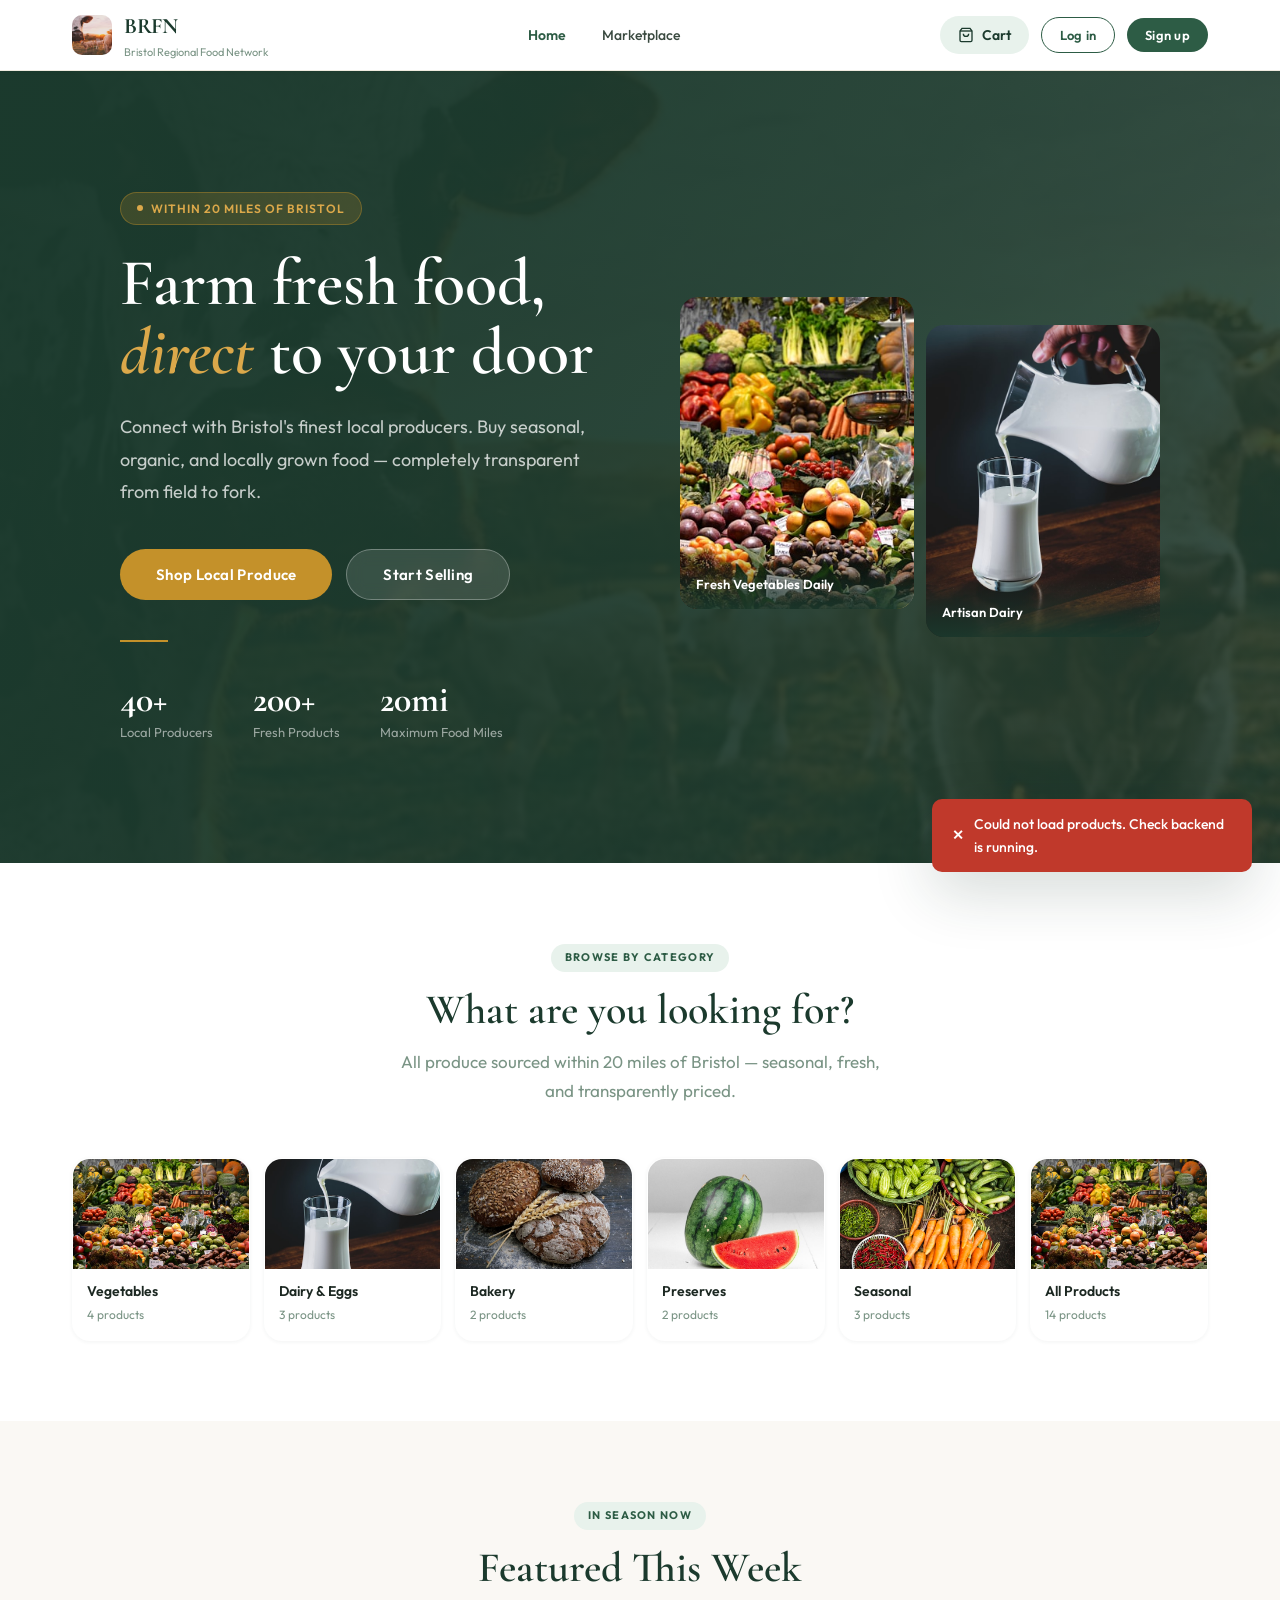
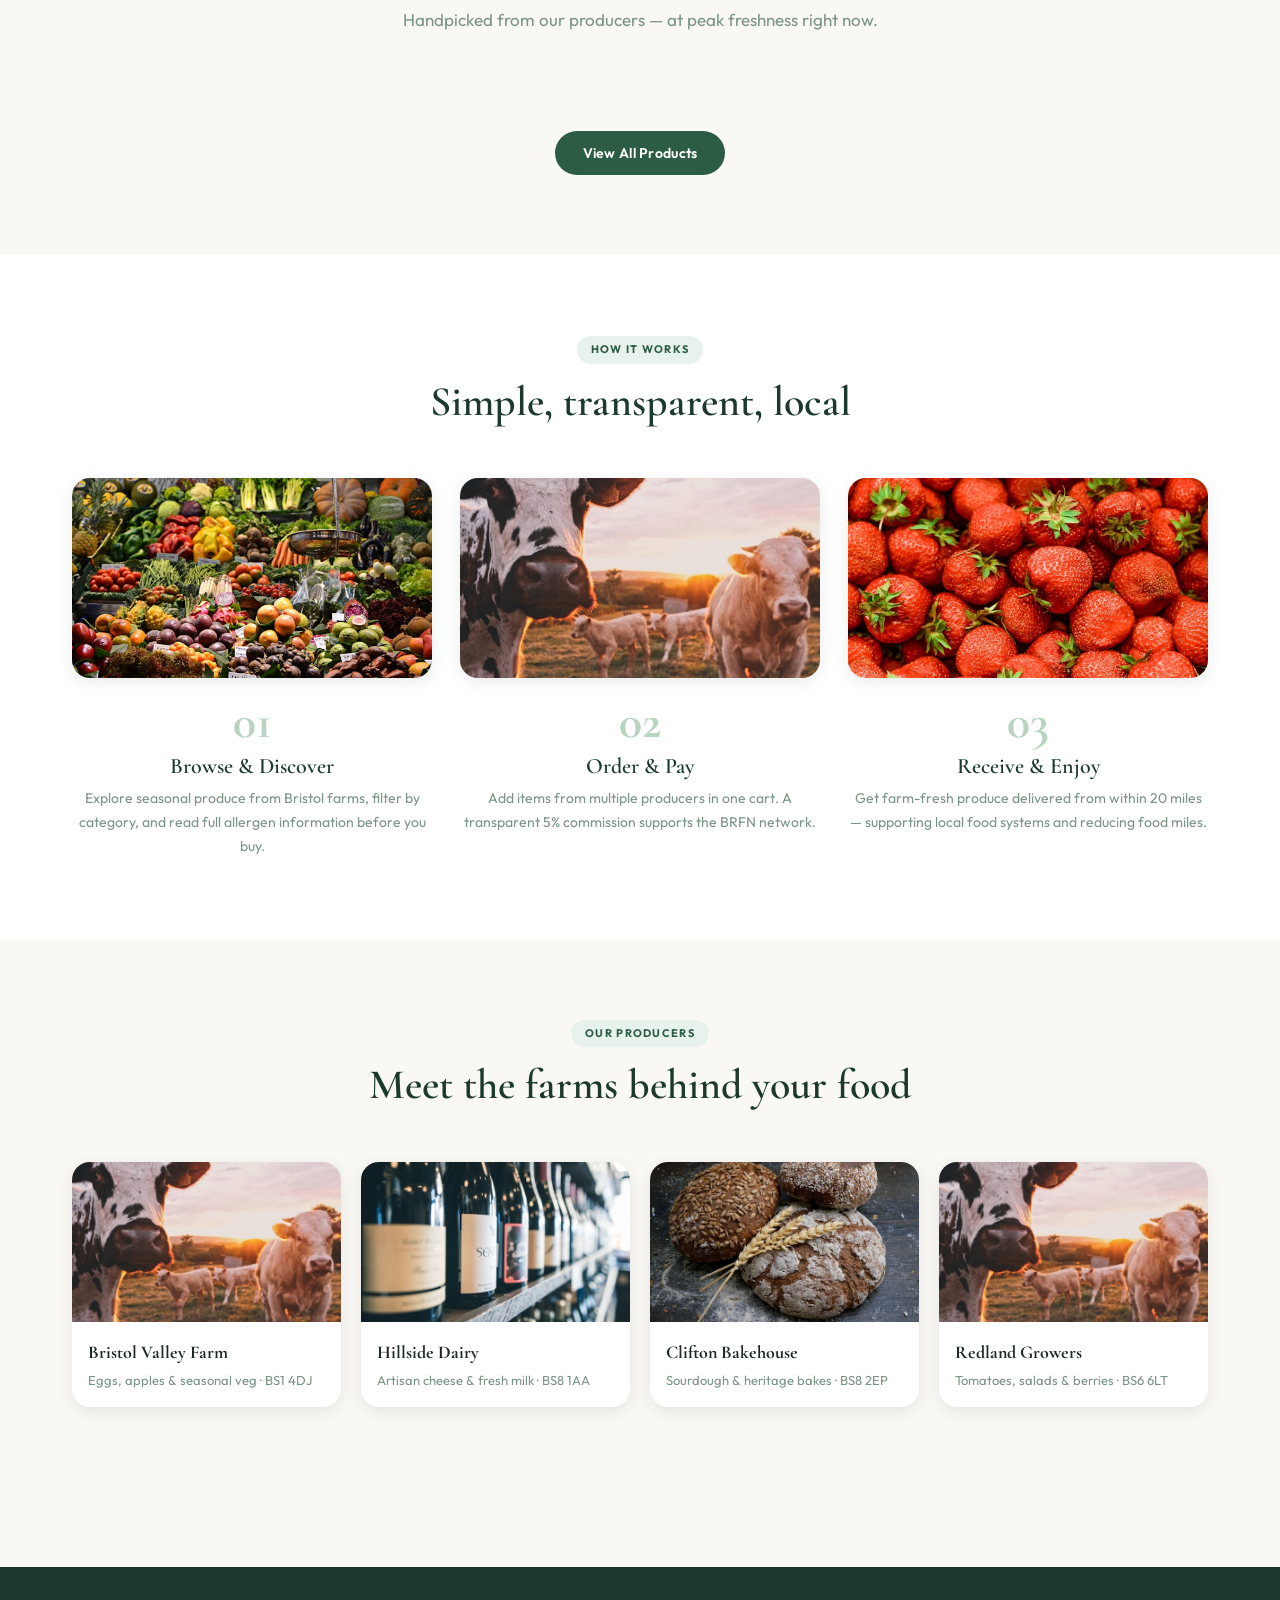
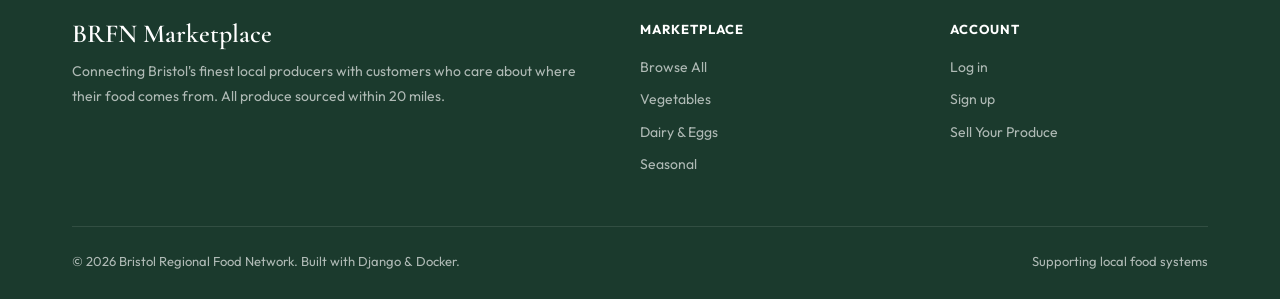
==== commit 0caba42b: "Merged all branches" ====
--- a/frontend/index.html
+++ b/frontend/index.html
@@ -39,28 +39,18 @@
 <div class="toast-container" id="toast-container"></div>
 
 <!-- ==================== STRIPE CHECKOUT MODAL ==================== -->
-<div id="checkout-overlay" class="hidden" style="position:fixed;inset:0;background:rgba(0,0,0,0.45);z-index:9999;display:flex;align-items:center;justify-content:center;padding:18px">
-  <div id="checkout-modal" style="width:min(640px,100%);background:#fff;border-radius:14px;box-shadow:0 18px 60px rgba(0,0,0,0.22);padding:18px">
-    <div style="display:flex;align-items:center;justify-content:space-between;gap:12px">
+<div id="checkout-overlay" class="hidden" style="position:fixed;inset:0;background:rgba(0,0,0,0.45);z-index:9999;display:flex;align-items:center;justify-content:center;padding:18px;overflow-y:auto">
+  <div id="checkout-modal" style="width:min(680px,100%);background:#fff;border-radius:14px;box-shadow:0 18px 60px rgba(0,0,0,0.22);padding:24px;max-height:90vh;overflow-y:auto">
+    <div style="display:flex;align-items:center;justify-content:space-between;gap:12px;margin-bottom:16px">
       <div>
-        <h2 style="margin:0 0 6px">Checkout (Stripe Test Mode)</h2>
-        <p style="margin:0;color:var(--text-muted);font-size:14px">Use test card: <strong>4242 4242 4242 4242</strong></p>
+        <h2 style="margin:0 0 4px">Checkout</h2>
+        <p style="margin:0;color:var(--text-muted);font-size:13px">Stripe Test Mode — Use card: <strong>4242 4242 4242 4242</strong></p>
       </div>
       <button class="btn btn-secondary btn-sm" onclick="closeCheckoutModal()" type="button">Close</button>
     </div>
 
-    <div class="form-row" style="margin-top:14px">
-      <div class="form-group" style="flex:1">
-        <label>Delivery Date <span class="req">*</span></label>
-        <input type="date" class="form-control" id="checkout-delivery-date" />
-        <div class="error-msg" id="checkout-delivery-date-err"></div>
-      </div>
-    </div>
-
-    <div class="form-group" style="margin-top:14px">
-      <label for="checkout-special-instructions">Special delivery instructions <span style="color:var(--text-muted);font-weight:400">(optional)</span></label>
-      <textarea class="form-control" id="checkout-special-instructions" rows="2" placeholder="e.g. Leave in porch, ring doorbell"></textarea>
-    </div>
+    <!-- Per-producer fulfilment sections rendered dynamically by handleCheckout() -->
+    <div id="checkout-producer-sections"></div>
 
     <div class="form-group" style="margin-top:14px">
       <label>Card Details <span class="req">*</span></label>
@@ -70,61 +60,7 @@
 
     <div style="display:flex;gap:10px;justify-content:flex-end;margin-top:16px">
       <button class="btn btn-secondary" onclick="closeCheckoutModal()" type="button">Cancel</button>
-      <button class="btn btn-gold" id="stripe-pay-btn" onclick="handleStripePay()" type="button">Pay</button>
-    </div>
-  </div>
-</div>
-
-<!-- ==================== SPRINT 3 MODALS ==================== -->
-<div id="dispute-modal-overlay" class="hidden" style="position:fixed;inset:0;background:rgba(0,0,0,0.45);z-index:10000;display:flex;align-items:center;justify-content:center;padding:18px">
-  <div style="width:min(480px,100%);background:#fff;border-radius:14px;padding:20px;box-shadow:0 18px 60px rgba(0,0,0,0.22)">
-    <h3 style="margin:0 0 12px">Raise a dispute</h3>
-    <p style="margin:0 0 14px;font-size:14px;color:var(--text-muted)">Order <strong id="dispute-modal-order-label">—</strong></p>
-    <input type="hidden" id="dispute-modal-order-id" />
-    <div class="form-group">
-      <label style="display:block;margin-bottom:6px">Reason</label>
-      <select id="dispute-reason" class="form-control">
-        <option value="damaged">Items Arrived Damaged</option>
-        <option value="missing">Items Missing From Order</option>
-        <option value="wrong_item">Wrong Items Delivered</option>
-        <option value="quality">Quality Below Expected Standard</option>
-        <option value="other">Other</option>
-      </select>
-    </div>
-    <div class="form-group">
-      <label style="display:block;margin-bottom:6px">Description <span class="req">*</span></label>
-      <textarea id="dispute-description" class="form-control" rows="4" placeholder="Describe what went wrong…"></textarea>
-    </div>
-    <div style="display:flex;gap:10px;justify-content:flex-end;margin-top:14px">
-      <button type="button" class="btn btn-secondary" onclick="closeDisputeModal()">Cancel</button>
-      <button type="button" class="btn btn-primary" onclick="submitRaiseDispute()">Submit dispute</button>
-    </div>
-  </div>
-</div>
-
-<div id="wholesale-modal-overlay" class="hidden" style="position:fixed;inset:0;background:rgba(0,0,0,0.45);z-index:10000;display:flex;align-items:center;justify-content:center;padding:18px">
-  <div style="width:min(440px,100%);background:#fff;border-radius:14px;padding:20px;box-shadow:0 18px 60px rgba(0,0,0,0.22)">
-    <h3 style="margin:0 0 8px">Set wholesale price</h3>
-    <p style="margin:0 0 14px;font-size:14px;color:var(--text-muted)" id="wholesale-modal-product-name">—</p>
-    <input type="hidden" id="wholesale-modal-product-id" />
-    <div class="form-group">
-      <label style="display:block;margin-bottom:6px">Buyer type</label>
-      <select id="wholesale-buyer-type" class="form-control">
-        <option value="restaurant">Restaurant</option>
-        <option value="community_group">Community Group</option>
-      </select>
-    </div>
-    <div class="form-group">
-      <label style="display:block;margin-bottom:6px">Wholesale price (£) <span class="req">*</span></label>
-      <input type="number" id="wholesale-price-input" class="form-control" step="0.01" min="0.01" placeholder="e.g. 1.80" />
-    </div>
-    <div class="form-group">
-      <label style="display:block;margin-bottom:6px">Minimum quantity</label>
-      <input type="number" id="wholesale-min-qty" class="form-control" min="1" value="1" />
-    </div>
-    <div style="display:flex;gap:10px;justify-content:flex-end;margin-top:14px">
-      <button type="button" class="btn btn-secondary" onclick="closeWholesaleModal()">Cancel</button>
-      <button type="button" class="btn btn-primary" onclick="submitWholesaleModal()">Save</button>
+      <button class="btn btn-gold" id="stripe-pay-btn" onclick="handleStripePay()" type="button">Pay Now</button>
     </div>
   </div>
 </div>
@@ -399,10 +335,10 @@
         <h2>Create your account</h2>
         <p>Join the BRFN Marketplace today</p>
       </div>
-      <div class="form-group">
-        <label for="reg-role">Register as <span class="req">*</span></label>
-        <select class="form-control" id="reg-role" onchange="setRegisterRole(this.value)">
-          <option value="customer">Individual Customer</option>
+      <div class="form-group" style="margin-bottom:16px">
+        <label for="reg-role-select" style="font-weight:600">I am registering as a <span class="req">*</span></label>
+        <select id="reg-role-select" class="form-control" onchange="setRegisterRole(this.value)">
+          <option value="customer" selected>Individual Customer</option>
           <option value="producer">Producer / Farm</option>
           <option value="restaurant">Restaurant / Food Business</option>
           <option value="community_group">Community Group / Charity</option>
@@ -434,66 +370,6 @@
           <div class="form-group">
             <label for="reg-phone">Phone Number</label>
             <input type="tel" class="form-control" id="reg-phone" placeholder="01179 123456" />
-          </div>
-        </div>
-        <div id="restaurant-fields" class="hidden">
-          <div class="form-group">
-            <label for="reg-restaurant-business">Business Name <span class="req">*</span></label>
-            <input type="text" class="form-control" id="reg-restaurant-business" placeholder="e.g. The Green Plate Restaurant" />
-          </div>
-          <div class="form-row">
-            <div class="form-group">
-              <label for="reg-restaurant-contact">Contact Name <span class="req">*</span></label>
-              <input type="text" class="form-control" id="reg-restaurant-contact" placeholder="Manager or owner" />
-            </div>
-            <div class="form-group">
-              <label for="reg-restaurant-phone">Phone Number</label>
-              <input type="tel" class="form-control" id="reg-restaurant-phone" placeholder="01179 456789" />
-            </div>
-          </div>
-          <div class="form-group">
-            <label for="reg-restaurant-address">Delivery Address <span class="req">*</span></label>
-            <input type="text" class="form-control" id="reg-restaurant-address" placeholder="12 Clifton Road, Bristol" />
-          </div>
-          <div class="form-row">
-            <div class="form-group">
-              <label for="reg-restaurant-postcode">Postcode <span class="req">*</span></label>
-              <input type="text" class="form-control" id="reg-restaurant-postcode" placeholder="BS8 1AB" />
-            </div>
-            <div class="form-group">
-              <label for="reg-restaurant-cuisine">Cuisine Type (optional)</label>
-              <input type="text" class="form-control" id="reg-restaurant-cuisine" placeholder="e.g. Farm-to-table" />
-            </div>
-          </div>
-        </div>
-        <div id="community-fields" class="hidden">
-          <div class="form-group">
-            <label for="reg-community-org">Organisation Name <span class="req">*</span></label>
-            <input type="text" class="form-control" id="reg-community-org" placeholder="e.g. St. Pauls Community Kitchen" />
-          </div>
-          <div class="form-row">
-            <div class="form-group">
-              <label for="reg-community-contact">Contact Name <span class="req">*</span></label>
-              <input type="text" class="form-control" id="reg-community-contact" placeholder="Coordinator name" />
-            </div>
-            <div class="form-group">
-              <label for="reg-community-phone">Phone Number</label>
-              <input type="tel" class="form-control" id="reg-community-phone" placeholder="07700 900456" />
-            </div>
-          </div>
-          <div class="form-group">
-            <label for="reg-community-address">Delivery Address <span class="req">*</span></label>
-            <input type="text" class="form-control" id="reg-community-address" placeholder="5 City Road, Bristol" />
-          </div>
-          <div class="form-row">
-            <div class="form-group">
-              <label for="reg-community-postcode">Postcode <span class="req">*</span></label>
-              <input type="text" class="form-control" id="reg-community-postcode" placeholder="BS2 8TX" />
-            </div>
-            <div class="form-group">
-              <label for="reg-community-type">Group Type (optional)</label>
-              <input type="text" class="form-control" id="reg-community-type" placeholder="e.g. Charity, Food Bank" />
-            </div>
           </div>
         </div>
         <div class="form-group">
@@ -521,7 +397,7 @@
           </div>
           <div class="error-msg" id="reg-confirm-err"></div>
         </div>
-        <div id="customer-fields" class="hidden">
+        <div id="customer-fields">
           <div class="form-row">
             <div class="form-group">
               <label for="reg-first-name">First Name <span class="req">*</span></label>
@@ -537,6 +413,58 @@
           <div class="form-group">
             <label for="reg-delivery">Delivery Address</label>
             <input type="text" class="form-control" id="reg-delivery" placeholder="45 Park Street, Bristol, BS1 5JG" />
+          </div>
+        </div>
+        <div id="restaurant-fields" class="hidden">
+          <div class="form-group">
+            <label for="reg-restaurant-name">Restaurant / Business Name <span class="req">*</span></label>
+            <input type="text" class="form-control" id="reg-restaurant-name" placeholder="e.g. The Green Plate Restaurant" />
+          </div>
+          <div class="form-group">
+            <label for="reg-restaurant-contact">Contact Name <span class="req">*</span></label>
+            <input type="text" class="form-control" id="reg-restaurant-contact" placeholder="e.g. Maria Fernandez" />
+          </div>
+          <div class="form-group">
+            <label for="reg-restaurant-phone">Phone Number</label>
+            <input type="tel" class="form-control" id="reg-restaurant-phone" placeholder="e.g. 01179 456789" />
+          </div>
+          <div class="form-group">
+            <label for="reg-restaurant-address">Delivery Address <span class="req">*</span></label>
+            <input type="text" class="form-control" id="reg-restaurant-address" placeholder="e.g. 12 Clifton Road, Bristol" />
+          </div>
+          <div class="form-group">
+            <label for="reg-restaurant-postcode">Postcode <span class="req">*</span></label>
+            <input type="text" class="form-control" id="reg-restaurant-postcode" placeholder="e.g. BS8 1AB" />
+          </div>
+          <div class="form-group">
+            <label for="reg-restaurant-cuisine">Cuisine Type <span style="color:var(--text-muted);font-weight:400">(optional)</span></label>
+            <input type="text" class="form-control" id="reg-restaurant-cuisine" placeholder="e.g. Farm-to-table, Italian" />
+          </div>
+        </div>
+        <div id="community-group-fields" class="hidden">
+          <div class="form-group">
+            <label for="reg-community-name">Organisation Name <span class="req">*</span></label>
+            <input type="text" class="form-control" id="reg-community-name" placeholder="e.g. St. Pauls Community Kitchen" />
+          </div>
+          <div class="form-group">
+            <label for="reg-community-contact">Contact Name <span class="req">*</span></label>
+            <input type="text" class="form-control" id="reg-community-contact" placeholder="e.g. David Okafor" />
+          </div>
+          <div class="form-group">
+            <label for="reg-community-phone">Phone Number</label>
+            <input type="tel" class="form-control" id="reg-community-phone" placeholder="e.g. 07700 900456" />
+          </div>
+          <div class="form-group">
+            <label for="reg-community-address">Delivery Address <span class="req">*</span></label>
+            <input type="text" class="form-control" id="reg-community-address" placeholder="e.g. 5 City Road, Bristol" />
+          </div>
+          <div class="form-group">
+            <label for="reg-community-postcode">Postcode <span class="req">*</span></label>
+            <input type="text" class="form-control" id="reg-community-postcode" placeholder="e.g. BS2 8TX" />
+          </div>
+          <div class="form-group">
+            <label for="reg-community-type">Group Type <span style="color:var(--text-muted);font-weight:400">(optional)</span></label>
+            <input type="text" class="form-control" id="reg-community-type" placeholder="e.g. Food Bank, School, Charity" />
           </div>
         </div>
         <div class="terms-row hidden" id="terms-row">
@@ -567,8 +495,6 @@
           <li data-tab="orders"      onclick="setProducerTab('orders')">Orders</li>
           <li data-tab="products"    onclick="setProducerTab('products')">My Products</li>
           <li data-tab="add-product" onclick="setProducerTab('add-product')">Add Product</li>
-          <li data-tab="reviews"     onclick="setProducerTab('reviews')">Reviews</li>
-          <li data-tab="analytics"   onclick="setProducerTab('analytics')">Analytics</li>
           <li data-tab="payments"    onclick="setProducerTab('payments')">Payments</li>
           <li class="danger"         onclick="logout()">Log out</li>
         </ul>
@@ -598,9 +524,11 @@
               <div class="change">Add products to get started</div>
             </div>
           </div>
+          <div class="pdash-order-filters"></div>
           <div class="data-table">
             <table>
-              <thead><tr><th>Order</th><th>Customer</th><th>Order Date</th><th>Delivery</th><th>Items</th><th>Total</th><th>Status</th></tr></thead>
+              <colgroup><col style="width:12%"><col style="width:12%"><col style="width:10%"><col style="width:10%"><col style="width:26%"><col style="width:10%"><col style="width:20%"></colgroup>
+              <thead><tr><th>Order</th><th>Customer</th><th>Ordered</th><th>Delivery</th><th>Items</th><th>Total</th><th>Status</th></tr></thead>
               <tbody class="pdash-orders-tbody"></tbody>
             </table>
           </div>
@@ -609,9 +537,11 @@
         <!-- Orders -->
         <div class="dashboard-section" id="pdash-orders">
           <div class="dash-header"><h2>Incoming Orders</h2></div>
+          <div class="pdash-order-filters"></div>
           <div class="data-table">
             <table>
-              <thead><tr><th>Order</th><th>Customer</th><th>Order Date</th><th>Delivery</th><th>Items</th><th>Total</th><th>Status</th></tr></thead>
+              <colgroup><col style="width:12%"><col style="width:12%"><col style="width:10%"><col style="width:10%"><col style="width:26%"><col style="width:10%"><col style="width:20%"></colgroup>
+              <thead><tr><th>Order</th><th>Customer</th><th>Ordered</th><th>Delivery</th><th>Items</th><th>Total</th><th>Status</th></tr></thead>
               <tbody class="pdash-orders-tbody"></tbody>
             </table>
           </div>
@@ -668,7 +598,17 @@
                 </div>
                 <div class="form-group">
                   <label>Unit <span class="req">*</span></label>
-                  <input type="text" class="form-control" id="prod-unit" placeholder="e.g. dozen, kg, litre" />
+                  <select class="form-control" id="prod-unit">
+                    <option value="each">Each</option>
+                    <option value="dozen">Dozen</option>
+                    <option value="kg">Kilogram</option>
+                    <option value="g">Grams</option>
+                    <option value="lb">Pound</option>
+                    <option value="bunch">Bunch</option>
+                    <option value="bag">Bag</option>
+                    <option value="box">Box</option>
+                    <option value="litre">Litre</option>
+                  </select>
                 </div>
               </div>
               <div class="form-row">
@@ -728,22 +668,6 @@
           </div>
         </div>
 
-        <!-- Reviews (Sprint 3) -->
-        <div class="dashboard-section" id="pdash-reviews">
-          <div class="dash-header"><h2>Customer Reviews</h2></div>
-          <div id="pdash-reviews-content" class="form-card">
-            <p style="color:var(--text-muted);font-size:14px">Loading reviews…</p>
-          </div>
-        </div>
-
-        <!-- Analytics (Sprint 3) -->
-        <div class="dashboard-section" id="pdash-analytics">
-          <div class="dash-header"><h2>Analytics</h2></div>
-          <div id="pdash-analytics-content" class="form-card">
-            <p style="color:var(--text-muted);font-size:14px">Loading analytics…</p>
-          </div>
-        </div>
-
         <!-- Payments -->
         <div class="dashboard-section" id="pdash-payments">
           <div class="dash-header"><h2>Payment Settlements</h2></div>
@@ -788,7 +712,6 @@
         </div>
         <ul class="sidebar-nav" id="customer-sidebar">
           <li class="active" data-tab="orders"  onclick="setCustomerTab('orders')">My Orders</li>
-          <li data-tab="notifications" onclick="setCustomerTab('notifications')">Notifications</li>
           <li data-tab="profile" onclick="setCustomerTab('profile')">My Profile</li>
           <li class="danger" onclick="logout()">Log out</li>
         </ul>
@@ -799,17 +722,13 @@
             <h2>My Orders</h2>
             <button class="btn btn-primary btn-sm" onclick="navigate('browse')">Shop Again</button>
           </div>
+          <div id="cdash-order-filters"></div>
           <div class="data-table">
             <table>
-              <thead><tr><th>Order</th><th>Date</th><th>Producers</th><th>Items</th><th>Total</th><th>Status</th><th>Action</th></tr></thead>
+              <colgroup><col style="width:14%"><col style="width:10%"><col style="width:46%"><col style="width:12%"><col style="width:18%"></colgroup>
+              <thead><tr><th>Order</th><th>Date</th><th>Items by Producer</th><th>Total</th><th>Action</th></tr></thead>
               <tbody id="cdash-orders-table"></tbody>
             </table>
-          </div>
-        </div>
-        <div class="dashboard-section" id="cdash-notifications">
-          <div class="dash-header"><h2>Availability notifications</h2></div>
-          <div id="cdash-notifications-content" class="form-card">
-            <p style="color:var(--text-muted);font-size:14px">Loading…</p>
           </div>
         </div>
         <div class="dashboard-section" id="cdash-profile">
@@ -828,38 +747,6 @@
   </div>
 </div>
 
-<!-- ==================== RESTAURANT DASHBOARD ==================== -->
-<div class="page" id="page-restaurant-dash">
-  <div class="container section">
-    <span class="section-tag">Restaurant Dashboard</span>
-    <h2>Trade marketplace access</h2>
-    <p style="max-width:760px;color:var(--text-muted)">
-      View wholesale pricing for restaurant accounts and place bulk orders from local producers.
-      Trade prices are shown in the marketplace when available.
-    </p>
-    <div style="display:flex;gap:10px;margin-top:18px;flex-wrap:wrap">
-      <button class="btn btn-primary" onclick="navigate('browse')">Open Marketplace</button>
-      <button class="btn btn-secondary" onclick="navigate('cart')">View Cart</button>
-    </div>
-  </div>
-</div>
-
-<!-- ==================== COMMUNITY GROUP DASHBOARD ==================== -->
-<div class="page" id="page-community-dash">
-  <div class="container section">
-    <span class="section-tag">Community Group Dashboard</span>
-    <h2>Bulk order marketplace access</h2>
-    <p style="max-width:760px;color:var(--text-muted)">
-      View community wholesale pricing and place bulk orders for your organisation.
-      Wholesale prices appear in the marketplace when available for your role.
-    </p>
-    <div style="display:flex;gap:10px;margin-top:18px;flex-wrap:wrap">
-      <button class="btn btn-primary" onclick="navigate('browse')">Open Marketplace</button>
-      <button class="btn btn-secondary" onclick="navigate('cart')">View Cart</button>
-    </div>
-  </div>
-</div>
-
 <!-- ==================== ADMIN DASHBOARD ==================== -->
 <div class="page" id="page-admin-dash">
   <div class="container">
@@ -870,10 +757,8 @@
           <h4 id="adash-user-name">Admin</h4>
           <span class="role-tag">Admin</span>
         </div>
-        <ul class="sidebar-nav" id="admin-sidebar">
-          <li class="active" data-tab="commission" onclick="setAdminTab('commission')">Commission Report</li>
-          <li data-tab="revenue" onclick="setAdminTab('revenue')">Platform Revenue</li>
-          <li data-tab="disputes" onclick="setAdminTab('disputes')">Disputes</li>
+        <ul class="sidebar-nav">
+          <li class="active" onclick="navigate('admin-dash')">Commission Report</li>
         </ul>
       </aside>
       <main id="admin-dash-content">
@@ -921,59 +806,14 @@
 
           </div>
         </div>
-        <div class="dashboard-section" id="adash-revenue">
-          <div class="dash-header"><h2>Platform revenue (Sprint 3)</h2></div>
-          <div class="form-card" style="max-width:960px">
-            <div class="form-row">
-              <div class="form-group">
-                <label>From</label>
-                <input type="date" id="adash-rev-from" class="form-control" />
-              </div>
-              <div class="form-group">
-                <label>To</label>
-                <input type="date" id="adash-rev-to" class="form-control" />
-              </div>
-            </div>
-            <div style="display:flex;gap:12px;margin-top:10px;flex-wrap:wrap">
-              <button class="btn btn-primary btn-sm" type="button" onclick="handleLoadPlatformRevenue()">Load report</button>
-              <button class="btn btn-secondary btn-sm" type="button" onclick="handleExportRevenueCSV()">Export CSV</button>
-            </div>
-            <div id="adash-revenue-summary" style="margin-top:20px"></div>
-            <div class="data-table" style="margin-top:16px">
-              <table>
-                <thead><tr><th>Producer</th><th>Sales</th><th>Commission</th><th>Payout</th></tr></thead>
-                <tbody id="adash-revenue-tbody">
-                  <tr><td colspan="4" style="text-align:center;padding:24px;color:var(--text-muted);font-size:14px">Load a report to see rows.</td></tr>
-                </tbody>
-              </table>
-            </div>
-          </div>
-        </div>
-        <div class="dashboard-section" id="adash-disputes">
-          <div class="dash-header"><h2>Dispute management</h2></div>
-          <div class="form-card" style="max-width:720px">
-            <p style="font-size:14px;color:var(--text-muted);margin-bottom:12px">Open disputes from customers. If your backend exposes <code>GET /api/admin/disputes/</code>, the list loads automatically. Otherwise resolve by dispute ID.</p>
-            <div style="display:flex;gap:10px;flex-wrap:wrap;margin-bottom:16px">
-              <button class="btn btn-secondary btn-sm" type="button" onclick="refreshAdminDisputesList()">Refresh list</button>
-            </div>
-            <div id="adash-disputes-list" class="data-table"></div>
-            <div style="margin-top:20px;padding-top:16px;border-top:1px solid rgba(0,0,0,0.08)">
-              <h4 style="margin:0 0 10px;font-size:15px">Resolve by ID</h4>
-              <div class="form-row">
-                <div class="form-group"><label>Dispute ID</label><input type="text" id="adash-resolve-dispute-id" class="form-control" placeholder="e.g. 12" /></div>
-                <div class="form-group">
-                  <label>Status</label>
-                  <select id="adash-resolve-status" class="form-control"><option value="resolved">resolved</option><option value="closed">closed</option></select>
-                </div>
-              </div>
-              <div class="form-group"><label>Resolution note</label><textarea id="adash-resolve-note" class="form-control" rows="2" placeholder="What action was taken…"></textarea></div>
-              <button class="btn btn-primary btn-sm" type="button" onclick="handleAdminResolveDispute()">Submit resolution</button>
-            </div>
-          </div>
-        </div>
       </main>
     </div>
   </div>
+</div>
+
+<!-- ==================== ORDER CONFIRMATION ==================== -->
+<div class="page" id="page-order-confirm">
+  <div class="container" id="order-confirm-content"></div>
 </div>
 
 <!-- FOOTER -->
@@ -1017,11 +857,6 @@
 <script src="src/services/orders.js"></script>
 <script src="src/services/paymentService.js"></script>
 <script src="src/services/adminService.js"></script>
-<script src="src/services/reviewService.js"></script>
-<script src="src/services/disputeService.js"></script>
-<script src="src/services/notificationService.js"></script>
-<script src="src/services/analyticsService.js"></script>
-<script src="src/services/wholesaleService.js"></script>
 <script src="https://js.stripe.com/v3/"></script>
 <script src="app.js"></script>
 <script>
@@ -1031,9 +866,83 @@
     btn.textContent = input.type === 'password' ? '👁' : '🙈';
   }
 
-  // Default registration role
+  // FIX 1: Default register to customer tab — matches the dropdown's selected="customer" value.
+  // Previously this called setRegisterRole('producer'), which overrode the dropdown default
+  // and caused the form to always open showing producer fields even though the dropdown
+  // displayed "Individual Customer".
   setRegisterRole('customer');
 </script>
 
+
+    <!-- ==================== RESTAURANT DASHBOARD ==================== -->
+    <div class="page" id="page-restaurant-dash">
+      <div class="container">
+        <div class="dashboard-layout">
+          <aside class="dashboard-sidebar">
+            <div class="sidebar-user">
+              <div class="sidebar-avatar-fallback" id="rdash-avatar">R</div>
+              <h4 id="rdash-user-name">Restaurant</h4>
+              <span class="role-tag">Restaurant</span>
+            </div>
+            <ul class="sidebar-nav" id="rdash-sidebar">
+              <li class="active" onclick="setRestaurantTab('marketplace')">Marketplace</li>
+              <li onclick="setRestaurantTab('profile')">My Profile</li>
+              <li class="danger" onclick="logout()">Log out</li>
+            </ul>
+          </aside>
+          <main id="rdash-content">
+            <div class="dashboard-section active" id="rdash-marketplace">
+              <div class="dash-header">
+                <h2>Wholesale Marketplace</h2>
+                <p style="color:var(--text-muted);font-size:14px">Wholesale prices shown in green where available.</p>
+              </div>
+              <div id="rdash-marketplace-content">
+                <p style="color:var(--text-muted);padding:24px 0">Loading products...</p>
+              </div>
+            </div>
+            <div class="dashboard-section" id="rdash-profile">
+              <div class="dash-header"><h2>My Profile</h2></div>
+              <p style="color:var(--text-muted)">Profile management coming soon.</p>
+            </div>
+          </main>
+        </div>
+      </div>
+    </div>
+
+    <!-- ==================== COMMUNITY GROUP DASHBOARD ==================== -->
+    <div class="page" id="page-community-dash">
+      <div class="container">
+        <div class="dashboard-layout">
+          <aside class="dashboard-sidebar">
+            <div class="sidebar-user">
+              <div class="sidebar-avatar-fallback" id="cdash-community-avatar">C</div>
+              <h4 id="cdash-community-user-name">Community Group</h4>
+              <span class="role-tag">Community Group</span>
+            </div>
+            <ul class="sidebar-nav" id="cdash-community-sidebar">
+              <li class="active" onclick="setCommunityTab('marketplace')">Marketplace</li>
+              <li onclick="setCommunityTab('profile')">My Profile</li>
+              <li class="danger" onclick="logout()">Log out</li>
+            </ul>
+          </aside>
+          <main id="cdash-content-community">
+            <div class="dashboard-section active" id="cdash-community-marketplace">
+              <div class="dash-header">
+                <h2>Bulk Order Marketplace</h2>
+                <p style="color:var(--text-muted);font-size:14px">Community group wholesale prices shown in green where available.</p>
+              </div>
+              <div id="cdash-marketplace-content-community">
+                <p style="color:var(--text-muted);padding:24px 0">Loading products...</p>
+              </div>
+            </div>
+            <div class="dashboard-section" id="cdash-community-profile">
+              <div class="dash-header"><h2>My Profile</h2></div>
+              <p style="color:var(--text-muted)">Profile management coming soon.</p>
+            </div>
+          </main>
+        </div>
+      </div>
+    </div>
+
 </body>
-</html>
+</html>
--- a/frontend/style.css
+++ b/frontend/style.css
@@ -443,6 +443,24 @@
 .search-wrap svg { position: absolute; left: 16px; top: 50%; transform: translateY(-50%); color: var(--text-muted); }
 .search-input { width: 100%; padding: 12px 16px 12px 46px; border: 1.5px solid var(--cream-dark); border-radius: 50px; font-family: 'Outfit', sans-serif; font-size: 15px; background: var(--cream); outline: none; transition: all var(--transition); }
 .search-input:focus { border-color: var(--forest-mid); background: var(--warm-white); }
+
+/* TC-005 — Search results count bar */
+.search-results-count { max-width: 1200px; margin: 10px auto 0; display: flex; align-items: center; gap: 16px; font-size: 14px; color: var(--text-muted); }
+.results-count-text strong { color: var(--charcoal); }
+.results-count-text.results-none { color: var(--danger); }
+.btn-clear-search { background: none; border: 1.5px solid var(--cream-dark); border-radius: 50px; padding: 4px 14px; font-size: 13px; font-family: 'Outfit', sans-serif; color: var(--text-muted); cursor: pointer; transition: all var(--transition); }
+.btn-clear-search:hover { border-color: var(--forest-mid); color: var(--forest-mid); background: var(--mint); }
+
+/* TC-005 — Search loading spinner */
+.search-loading { grid-column: 1 / -1; display: flex; flex-direction: column; align-items: center; gap: 16px; padding: 60px 20px; color: var(--text-muted); font-size: 15px; }
+.search-spinner { width: 36px; height: 36px; border: 3px solid var(--cream-dark); border-top-color: var(--forest-mid); border-radius: 50%; animation: spin 0.7s linear infinite; }
+@keyframes spin { to { transform: rotate(360deg); } }
+
+/* TC-005 — Improved no-results state */
+.no-results { grid-column: 1 / -1; text-align: center; padding: 80px 20px; }
+.no-results-icon { font-size: 48px; margin-bottom: 16px; }
+.no-results h3 { font-family: 'Cormorant Garamond', serif; font-size: 26px; color: var(--charcoal); margin-bottom: 10px; }
+.no-results p { color: var(--text-muted); font-size: 15px; margin-bottom: 24px; }
 .no-results { text-align: center; padding: 72px 24px; color: var(--text-muted); grid-column: 1/-1; }
 .no-results h3 { font-size: 24px; color: var(--text-body); margin-bottom: 8px; }
 
@@ -601,3 +619,206 @@
   .footer-inner { grid-template-columns: 1fr; gap: 28px; }
   .allergen-checks { grid-template-columns: repeat(2,1fr); }
 }
+
+/* TC-011 — Producer Inventory Management */
+.stock-edit-wrap { display: flex; align-items: center; gap: 6px; }
+.stock-input { width: 72px; padding: 6px 10px; border: 1.5px solid var(--cream-dark); border-radius: 8px; font-family: 'Outfit', sans-serif; font-size: 14px; text-align: center; outline: none; transition: border-color var(--transition); }
+.stock-input:focus { border-color: var(--forest-mid); }
+.stock-input-warn { border-color: #f0ad4e; background: #fff8ee; }
+.btn-save-stock { background: var(--forest-mid); color: #fff; border: none; border-radius: 8px; padding: 6px 10px; font-size: 13px; font-weight: 700; cursor: pointer; transition: background var(--transition); }
+.btn-save-stock:hover { background: var(--forest); }
+.stock-zero-warning { font-size: 11px; color: #856404; font-weight: 600; margin-top: 4px; }
+.stock-warning-row { background: #fffbf0 !important; }
+.stock-warning-row td { border-left: 3px solid #f0ad4e; }
+.avail-select { padding: 6px 10px; border: 1.5px solid var(--cream-dark); border-radius: 8px; font-family: 'Outfit', sans-serif; font-size: 13px; font-weight: 600; outline: none; cursor: pointer; transition: all var(--transition); }
+.avail-select:focus { border-color: var(--forest-mid); }
+.avail-in_season { color: var(--forest-mid); background: var(--mint); border-color: var(--sage-pale); }
+.avail-out_of_season { color: #856404; background: #fff3cd; border-color: #f0ad4e; }
+.avail-pre_order { color: #5a2d82; background: #f3e9ff; border-color: #c8a8e9; }
+
+/* TC-007 / TC-008 — Checkout Page */
+.checkout-layout { display: grid; grid-template-columns: 1fr 360px; gap: 28px; align-items: start; }
+@media (max-width: 900px) { .checkout-layout { grid-template-columns: 1fr; } }
+.checkout-card { background: var(--warm-white); border: 1px solid var(--cream-dark); border-radius: var(--radius-lg); padding: 28px; }
+.checkout-card-title { font-family: 'Cormorant Garamond', serif; font-size: 20px; font-weight: 600; color: var(--forest); margin-bottom: 18px; }
+.checkout-item-row { display: flex; align-items: center; gap: 12px; padding: 10px 0; border-bottom: 1px solid var(--cream-dark); }
+.checkout-item-row:last-child { border-bottom: none; }
+.checkout-item-img { width: 44px; height: 44px; border-radius: 8px; object-fit: cover; flex-shrink: 0; }
+.checkout-item-info { flex: 1; }
+.checkout-item-name { font-weight: 600; font-size: 14px; }
+.checkout-item-meta { font-size: 12px; color: var(--text-muted); margin-top: 2px; }
+.checkout-item-total { font-weight: 700; font-size: 15px; color: var(--forest-mid); }
+.stripe-test-notice { background: #fff8e1; border: 1px solid #ffe082; border-radius: 8px; padding: 12px 16px; font-size: 13px; color: #795548; }
+.stripe-test-notice code { background: rgba(0,0,0,0.06); padding: 2px 6px; border-radius: 4px; font-family: monospace; }
+.checkout-sidebar { position: sticky; top: 90px; }
+.summary-producer-block { padding: 10px 0; border-bottom: 1px solid var(--cream-dark); margin-bottom: 4px; }
+.summary-producer-block:last-child { border-bottom: none; }
+.checkout-summary-divider { border: none; border-top: 2px solid var(--cream-dark); margin: 16px 0; }
+
+/* TC-007 / TC-008 — Order Confirmation */
+.confirmation-hero { text-align: center; padding: 40px 20px 28px; }
+.confirmation-icon { width: 72px; height: 72px; background: var(--forest-mid); color: #fff; border-radius: 50%; font-size: 36px; display: flex; align-items: center; justify-content: center; margin: 0 auto 20px; }
+.confirmation-hero h2 { font-family: 'Cormorant Garamond', serif; font-size: 36px; color: var(--forest); margin-bottom: 10px; }
+.confirmation-hero p { color: var(--text-muted); font-size: 16px; }
+.confirmation-invoice { margin-top: 16px; display: inline-block; background: var(--mint); color: var(--forest-mid); padding: 8px 20px; border-radius: 50px; font-size: 14px; font-weight: 600; }
+
+/* TC-009 / TC-010 — Producer Order Dashboard */
+.status-processing { background: #e8d5f5; color: #5a2d82; }
+.status-cancelled  { background: #e9ecef; color: #6c757d; }
+.status-rejected   { background: var(--danger-pale); color: var(--danger); }
+
+.order-detail-panel { background: var(--warm-white); border: 1px solid var(--cream-dark); border-radius: var(--radius-lg); padding: 28px; margin-top: 24px; }
+.order-detail-header { display: flex; justify-content: space-between; align-items: flex-start; margin-bottom: 20px; padding-bottom: 16px; border-bottom: 1px solid var(--cream-dark); }
+.order-detail-grid { display: grid; grid-template-columns: 1fr 1fr; gap: 20px; background: var(--cream); border-radius: var(--radius); padding: 16px; margin-bottom: 20px; }
+.order-status-actions { padding: 20px; background: var(--mint); border-radius: var(--radius); margin-top: 20px; }
+
+/* Status timeline */
+.status-timeline { display: flex; flex-direction: column; gap: 12px; margin-bottom: 20px; }
+.timeline-item { display: flex; gap: 12px; align-items: flex-start; }
+.timeline-dot { width: 10px; height: 10px; border-radius: 50%; background: var(--forest-mid); flex-shrink: 0; margin-top: 6px; }
+.timeline-content { flex: 1; }
+/* ---- REVIEWS (TC-023) ---- */
+.reviews-section { margin-top: 48px; padding-top: 32px; border-top: 2px solid var(--cream-dark); }
+.reviews-header { display: flex; align-items: center; gap: 16px; margin-bottom: 20px; flex-wrap: wrap; }
+.reviews-header h3 { font-family: 'Cormorant Garamond', serif; font-size: 26px; color: var(--charcoal); margin: 0; }
+.reviews-avg { display: flex; align-items: center; gap: 6px; font-size: 15px; color: var(--text-muted); }
+.reviews-avg strong { font-size: 18px; color: var(--charcoal); }
+.reviews-count { font-size: 14px; color: var(--text-muted); }
+.star { font-size: 18px; }
+.star-filled { color: #f5a623; }
+.star-empty { color: #ddd; }
+.star-breakdown { margin-bottom: 24px; display: flex; flex-direction: column; gap: 6px; max-width: 320px; }
+.star-breakdown-row { display: flex; align-items: center; gap: 10px; font-size: 13px; }
+.star-breakdown-label { width: 28px; color: var(--text-muted); text-align: right; }
+.star-breakdown-bar { flex: 1; height: 8px; background: var(--cream-dark); border-radius: 4px; overflow: hidden; }
+.star-breakdown-fill { height: 100%; background: #f5a623; border-radius: 4px; }
+.star-breakdown-count { width: 20px; color: var(--text-muted); font-size: 12px; }
+.reviews-list { display: flex; flex-direction: column; gap: 16px; margin-bottom: 32px; }
+.review-card { background: var(--warm-white); border: 1px solid var(--cream-dark); border-radius: 12px; padding: 18px 20px; }
+.review-header { display: flex; align-items: center; gap: 12px; margin-bottom: 10px; flex-wrap: wrap; }
+.review-author { font-weight: 600; font-size: 15px; color: var(--charcoal); }
+.review-stars { display: flex; gap: 2px; }
+.review-date { font-size: 13px; color: var(--text-muted); margin-left: auto; }
+.review-comment { font-size: 15px; color: var(--text-body); line-height: 1.7; margin: 0 0 12px; }
+.producer-response { background: var(--mint); border-left: 3px solid var(--forest-mid); border-radius: 0 8px 8px 0; padding: 12px 16px; margin-top: 10px; }
+.producer-response-label { font-size: 12px; font-weight: 700; color: var(--forest-mid); text-transform: uppercase; letter-spacing: 0.5px; display: block; margin-bottom: 4px; }
+.producer-response-text { font-size: 14px; color: var(--text-body); line-height: 1.6; margin: 0; }
+.no-reviews-msg { color: var(--text-muted); font-size: 15px; font-style: italic; padding: 20px 0; }
+.review-form-wrap { background: var(--cream); border: 1px solid var(--cream-dark); border-radius: 12px; padding: 24px; margin-top: 16px; }
+.review-form-wrap h4 { font-family: 'Cormorant Garamond', serif; font-size: 20px; color: var(--charcoal); margin: 0 0 6px; }
+.review-eligibility-note { font-size: 13px; color: var(--text-muted); margin: 0 0 16px; }
+.review-eligibility { font-size: 14px; color: var(--text-muted); padding: 16px 0; }
+.star-rating-input { display: flex; align-items: center; gap: 6px; margin-bottom: 16px; }
+.star-input { font-size: 28px; cursor: pointer; transition: transform 0.1s; }
+.star-input:hover { transform: scale(1.2); }
+.star-hint { font-size: 13px; color: var(--text-muted); margin-left: 8px; }
+.review-textarea { width: 100%; padding: 12px; border: 1.5px solid var(--cream-dark); border-radius: 8px; font-family: 'Outfit', sans-serif; font-size: 15px; resize: vertical; outline: none; transition: border-color 0.2s; box-sizing: border-box; margin-bottom: 16px; }
+.review-textarea:focus { border-color: var(--forest-mid); }
+.review-submit-btn { min-width: 160px; }
+.review-card-product-label { font-size: 12px; font-weight: 700; color: var(--forest-mid); text-transform: uppercase; letter-spacing: 0.5px; margin-bottom: 8px; }
+.producer-response-form { margin-top: 8px; }
+
+/* ---- NOTIFICATIONS (TC-016) ---- */
+.btn-notify { background: #fff8e7; border: 1.5px solid #f5a623; color: #b37700; font-weight: 600; padding: 10px 20px; border-radius: 50px; cursor: pointer; font-family: 'Outfit', sans-serif; font-size: 14px; transition: all 0.2s; width: 100%; margin-top: 12px; }
+.btn-notify:hover { background: #f5a623; color: #fff; }
+.btn-notify-subscribed { background: #e8f5e9; border: 1.5px solid var(--forest-mid); color: var(--forest-mid); font-weight: 600; padding: 10px 20px; border-radius: 50px; cursor: pointer; font-family: 'Outfit', sans-serif; font-size: 14px; width: 100%; margin-top: 12px; }
+.notification-card { background: var(--warm-white); border: 1px solid var(--cream-dark); border-radius: 12px; padding: 16px 20px; margin-bottom: 12px; }
+.notification-card.notification-notified { border-color: var(--forest-mid); }
+.notification-banner { background: var(--mint); border-radius: 8px; padding: 10px 14px; margin-bottom: 12px; font-size: 14px; color: var(--forest-dark); }
+.notification-row { display: flex; align-items: center; justify-content: space-between; gap: 12px; }
+.notification-product { font-weight: 600; font-size: 15px; color: var(--charcoal); }
+.notification-status { font-size: 13px; color: var(--text-muted); margin-top: 4px; }
+.notification-badge { padding: 4px 12px; border-radius: 50px; font-size: 12px; font-weight: 600; }
+.badge-waiting { background: #fff8e7; color: #b37700; }
+.badge-notified { background: var(--mint); color: var(--forest-mid); }
+
+/* ---- ANALYTICS (TC-017) ---- */
+.analytics-stats { display: grid; grid-template-columns: repeat(auto-fit, minmax(180px, 1fr)); gap: 16px; margin-bottom: 32px; }
+.analytics-chart-wrap { background: var(--warm-white); border: 1px solid var(--cream-dark); border-radius: 12px; padding: 24px; margin-bottom: 32px; }
+.analytics-chart-wrap h4 { font-family: 'Cormorant Garamond', serif; font-size: 20px; color: var(--charcoal); margin: 0 0 20px; }
+.analytics-chart { display: flex; align-items: flex-end; gap: 12px; height: 160px; }
+.analytics-bar-wrap { display: flex; flex-direction: column; align-items: center; flex: 1; height: 100%; }
+.analytics-bar-label { font-size: 11px; color: var(--text-muted); margin-bottom: 4px; white-space: nowrap; }
+.analytics-bar-outer { flex: 1; width: 100%; background: var(--cream-dark); border-radius: 4px 4px 0 0; display: flex; align-items: flex-end; }
+.analytics-bar-inner { width: 100%; background: var(--forest-mid); border-radius: 4px 4px 0 0; min-height: 4px; }
+.analytics-bar-week { font-size: 11px; color: var(--text-muted); margin-top: 6px; white-space: nowrap; }
+
+/* ---- SPECIAL INSTRUCTIONS (TC-013) ---- */
+.special-instructions-note { margin-top: 8px; padding: 8px 12px; background: #fff8e7; border-left: 3px solid #f5a623; border-radius: 0 6px 6px 0; font-size: 13px; color: var(--text-body); }
+
+/* ---- WHOLESALE PRICING (TC-019/020) ---- */
+.btn-warning { background: #fff8e7; border: 1.5px solid #f5a623; color: #b37700; font-weight: 600; }
+.btn-warning:hover { background: #f5a623; color: #fff; }
+
+/* ---- REVIEWS (TC-023) ---- */
+.reviews-section { margin-top: 48px; padding-top: 32px; border-top: 2px solid var(--cream-dark); }
+.reviews-header { display: flex; align-items: center; gap: 16px; margin-bottom: 20px; flex-wrap: wrap; }
+.reviews-header h3 { font-family: 'Cormorant Garamond', serif; font-size: 26px; color: var(--charcoal); margin: 0; }
+.reviews-avg { display: flex; align-items: center; gap: 6px; font-size: 15px; color: var(--text-muted); }
+.reviews-avg strong { font-size: 18px; color: var(--charcoal); }
+.reviews-count { font-size: 14px; color: var(--text-muted); }
+.star { font-size: 18px; }
+.star-filled { color: #f5a623; }
+.star-empty { color: #ddd; }
+.star-breakdown { margin-bottom: 24px; display: flex; flex-direction: column; gap: 6px; max-width: 320px; }
+.star-breakdown-row { display: flex; align-items: center; gap: 10px; font-size: 13px; }
+.star-breakdown-label { width: 28px; color: var(--text-muted); text-align: right; }
+.star-breakdown-bar { flex: 1; height: 8px; background: var(--cream-dark); border-radius: 4px; overflow: hidden; }
+.star-breakdown-fill { height: 100%; background: #f5a623; border-radius: 4px; }
+.star-breakdown-count { width: 20px; color: var(--text-muted); font-size: 12px; }
+.reviews-list { display: flex; flex-direction: column; gap: 16px; margin-bottom: 32px; }
+.review-card { background: var(--warm-white); border: 1px solid var(--cream-dark); border-radius: 12px; padding: 18px 20px; }
+.review-header { display: flex; align-items: center; gap: 12px; margin-bottom: 10px; flex-wrap: wrap; }
+.review-author { font-weight: 600; font-size: 15px; color: var(--charcoal); }
+.review-stars { display: flex; gap: 2px; }
+.review-date { font-size: 13px; color: var(--text-muted); margin-left: auto; }
+.review-comment { font-size: 15px; color: var(--text-body); line-height: 1.7; margin: 0 0 12px; }
+.producer-response { background: var(--mint); border-left: 3px solid var(--forest-mid); border-radius: 0 8px 8px 0; padding: 12px 16px; margin-top: 10px; }
+.producer-response-label { font-size: 12px; font-weight: 700; color: var(--forest-mid); text-transform: uppercase; letter-spacing: 0.5px; display: block; margin-bottom: 4px; }
+.producer-response-text { font-size: 14px; color: var(--text-body); line-height: 1.6; margin: 0; }
+.no-reviews-msg { color: var(--text-muted); font-size: 15px; font-style: italic; padding: 20px 0; }
+.review-form-wrap { background: var(--cream); border: 1px solid var(--cream-dark); border-radius: 12px; padding: 24px; margin-top: 16px; }
+.review-form-wrap h4 { font-family: 'Cormorant Garamond', serif; font-size: 20px; color: var(--charcoal); margin: 0 0 6px; }
+.review-eligibility-note { font-size: 13px; color: var(--text-muted); margin: 0 0 16px; }
+.review-eligibility { font-size: 14px; color: var(--text-muted); padding: 16px 0; }
+.star-rating-input { display: flex; align-items: center; gap: 6px; margin-bottom: 16px; }
+.star-input { font-size: 28px; cursor: pointer; transition: transform 0.1s; }
+.star-input:hover { transform: scale(1.2); }
+.star-hint { font-size: 13px; color: var(--text-muted); margin-left: 8px; }
+.review-textarea { width: 100%; padding: 12px; border: 1.5px solid var(--cream-dark); border-radius: 8px; font-family: 'Outfit', sans-serif; font-size: 15px; resize: vertical; outline: none; transition: border-color 0.2s; box-sizing: border-box; margin-bottom: 16px; }
+.review-textarea:focus { border-color: var(--forest-mid); }
+.review-submit-btn { min-width: 160px; }
+.review-card-product-label { font-size: 12px; font-weight: 700; color: var(--forest-mid); text-transform: uppercase; letter-spacing: 0.5px; margin-bottom: 8px; }
+.producer-response-form { margin-top: 8px; }
+
+/* ---- NOTIFICATIONS (TC-016) ---- */
+.btn-notify { background: #fff8e7; border: 1.5px solid #f5a623; color: #b37700; font-weight: 600; padding: 10px 20px; border-radius: 50px; cursor: pointer; font-family: 'Outfit', sans-serif; font-size: 14px; transition: all 0.2s; width: 100%; margin-top: 12px; }
+.btn-notify:hover { background: #f5a623; color: #fff; }
+.btn-notify-subscribed { background: #e8f5e9; border: 1.5px solid var(--forest-mid); color: var(--forest-mid); font-weight: 600; padding: 10px 20px; border-radius: 50px; cursor: pointer; font-family: 'Outfit', sans-serif; font-size: 14px; width: 100%; margin-top: 12px; }
+.notification-card { background: var(--warm-white); border: 1px solid var(--cream-dark); border-radius: 12px; padding: 16px 20px; margin-bottom: 12px; }
+.notification-card.notification-notified { border-color: var(--forest-mid); }
+.notification-banner { background: var(--mint); border-radius: 8px; padding: 10px 14px; margin-bottom: 12px; font-size: 14px; color: var(--forest-dark); }
+.notification-row { display: flex; align-items: center; justify-content: space-between; gap: 12px; }
+.notification-product { font-weight: 600; font-size: 15px; color: var(--charcoal); }
+.notification-status { font-size: 13px; color: var(--text-muted); margin-top: 4px; }
+.notification-badge { padding: 4px 12px; border-radius: 50px; font-size: 12px; font-weight: 600; }
+.badge-waiting { background: #fff8e7; color: #b37700; }
+.badge-notified { background: var(--mint); color: var(--forest-mid); }
+
+/* ---- ANALYTICS (TC-017) ---- */
+.analytics-stats { display: grid; grid-template-columns: repeat(auto-fit, minmax(180px, 1fr)); gap: 16px; margin-bottom: 32px; }
+.analytics-chart-wrap { background: var(--warm-white); border: 1px solid var(--cream-dark); border-radius: 12px; padding: 24px; margin-bottom: 32px; }
+.analytics-chart-wrap h4 { font-family: 'Cormorant Garamond', serif; font-size: 20px; color: var(--charcoal); margin: 0 0 20px; }
+.analytics-chart { display: flex; align-items: flex-end; gap: 12px; height: 160px; }
+.analytics-bar-wrap { display: flex; flex-direction: column; align-items: center; flex: 1; height: 100%; }
+.analytics-bar-label { font-size: 11px; color: var(--text-muted); margin-bottom: 4px; white-space: nowrap; }
+.analytics-bar-outer { flex: 1; width: 100%; background: var(--cream-dark); border-radius: 4px 4px 0 0; display: flex; align-items: flex-end; }
+.analytics-bar-inner { width: 100%; background: var(--forest-mid); border-radius: 4px 4px 0 0; min-height: 4px; }
+.analytics-bar-week { font-size: 11px; color: var(--text-muted); margin-top: 6px; white-space: nowrap; }
+
+/* ---- SPECIAL INSTRUCTIONS (TC-013) ---- */
+.special-instructions-note { margin-top: 8px; padding: 8px 12px; background: #fff8e7; border-left: 3px solid #f5a623; border-radius: 0 6px 6px 0; font-size: 13px; color: var(--text-body); }
+
+/* ---- WHOLESALE PRICING (TC-019/020) ---- */
+.btn-warning { background: #fff8e7; border: 1.5px solid #f5a623; color: #b37700; font-weight: 600; }
+.btn-warning:hover { background: #f5a623; color: #fff; }
